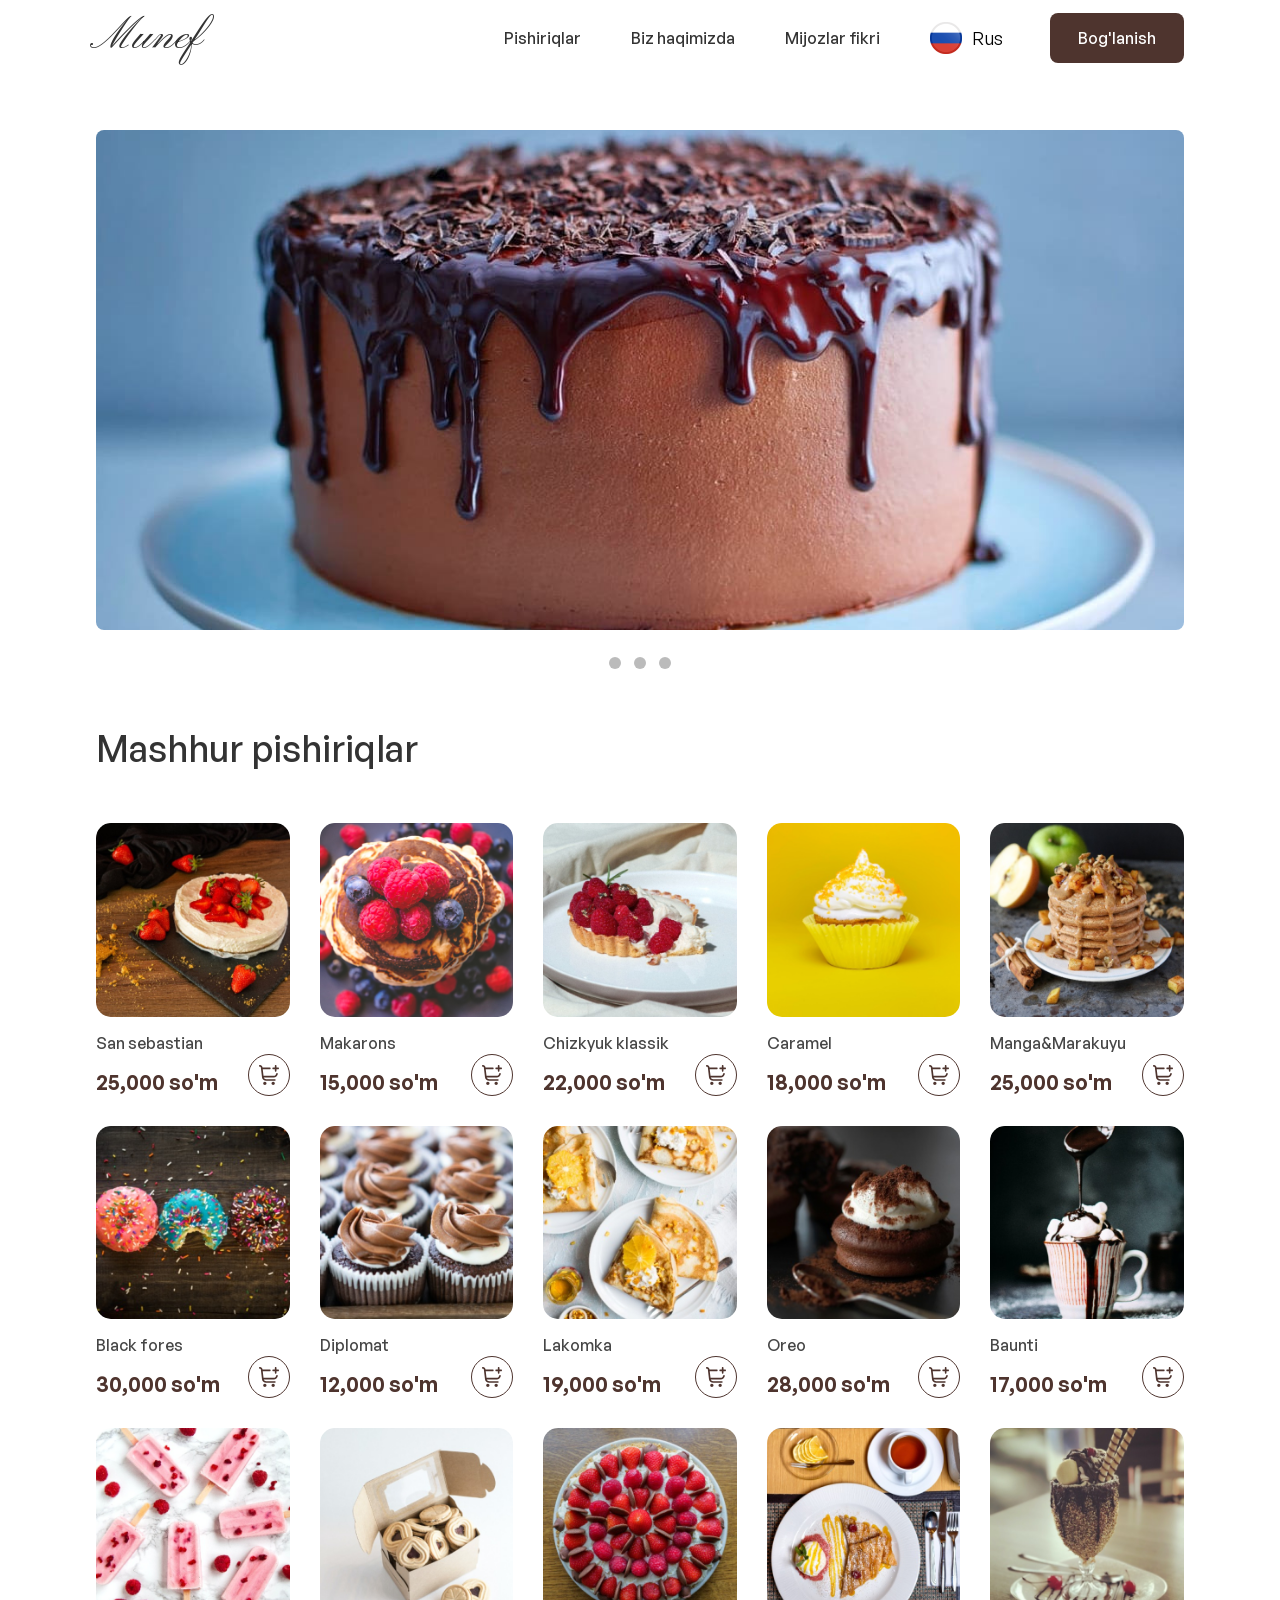
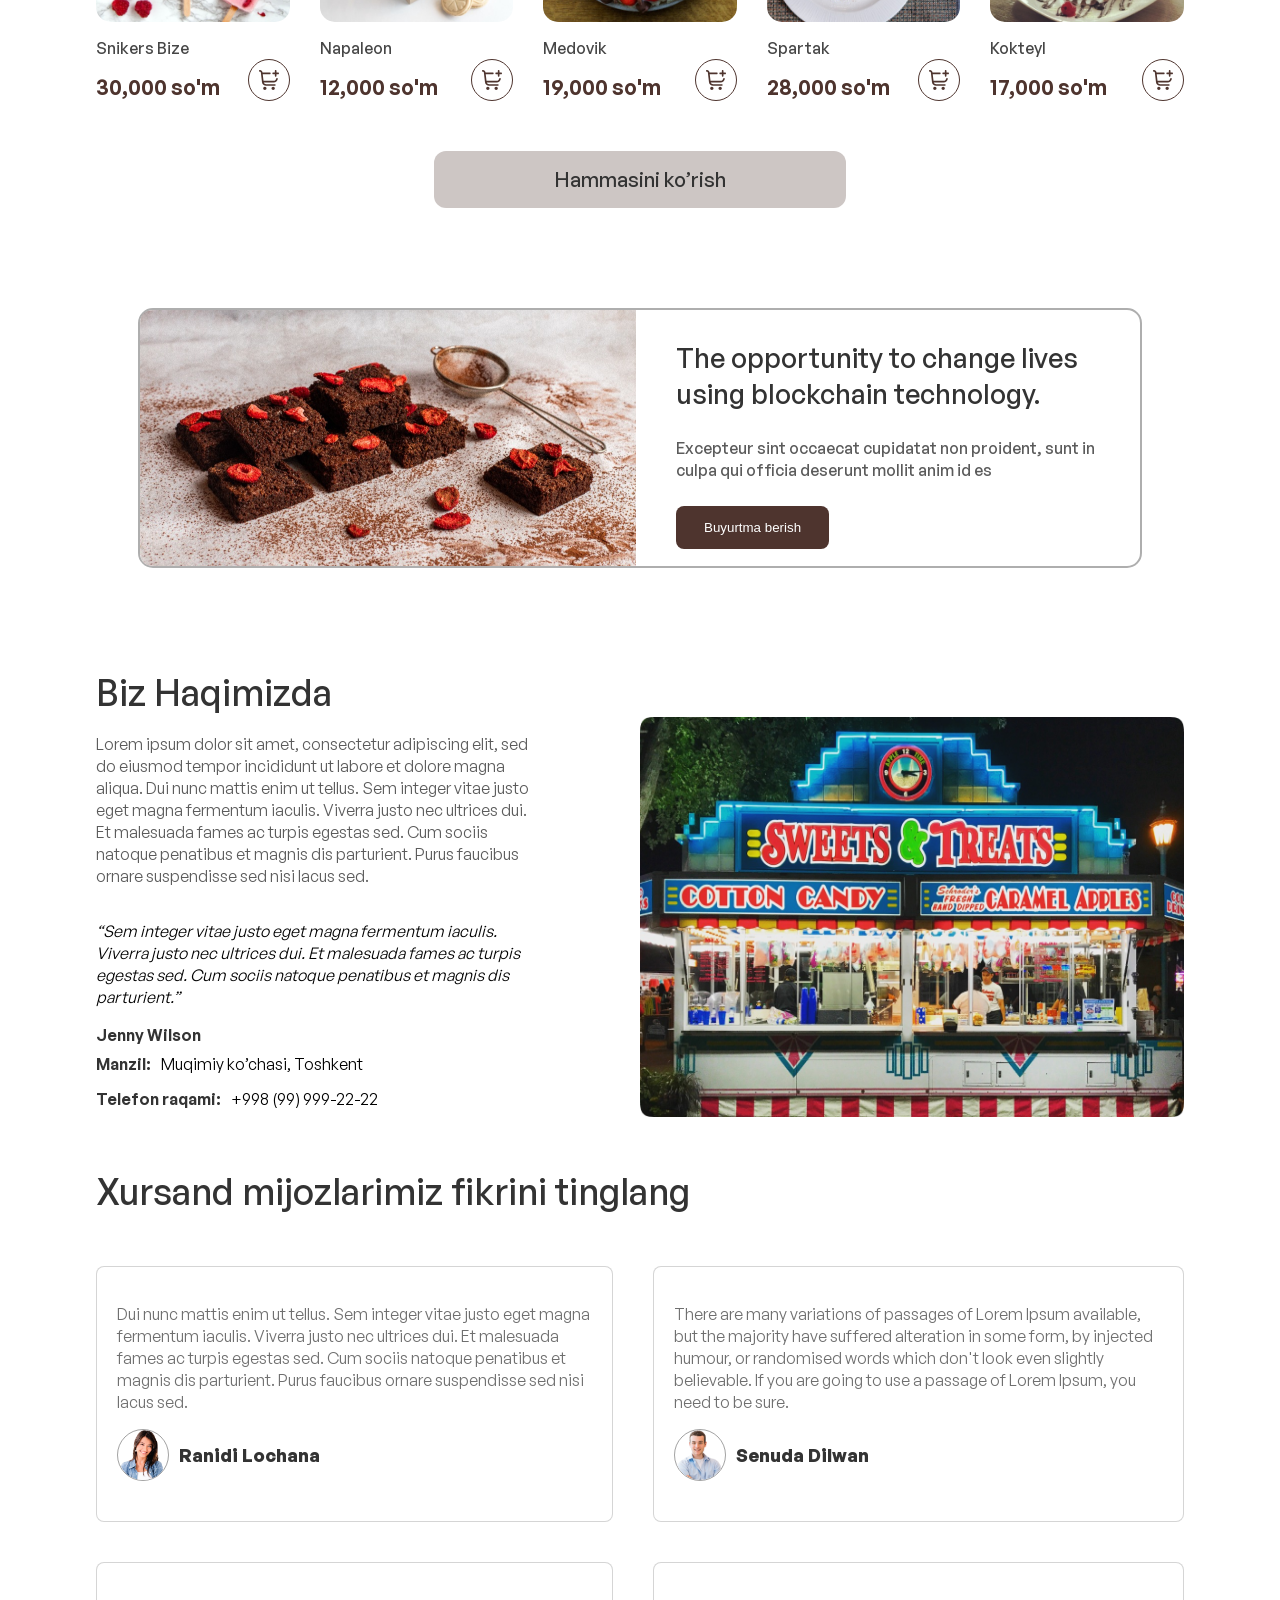
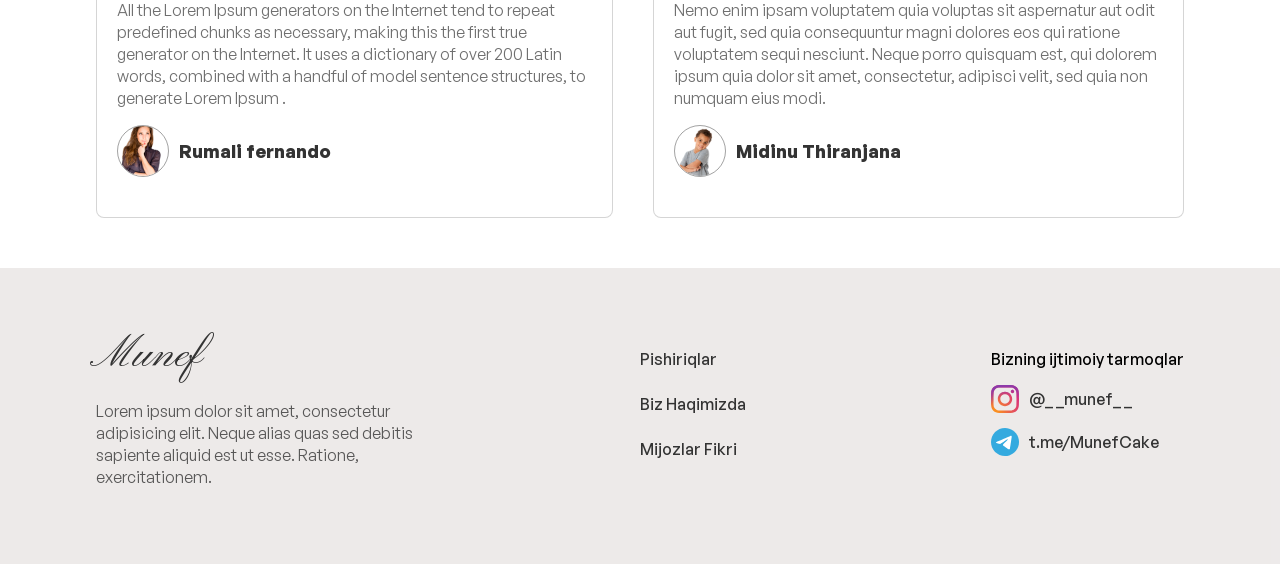
==== rus/index.html @ 0d4c3cc8 "added language switcher" ====
<!DOCTYPE html>
<html lang="en">

<head>
    <meta charset="UTF-8" />
    <meta name="viewport" content="width=device-width, initial-scale=1.0" />
    <title>Munef</title>
    <link rel="stylesheet" href="../style.css">
    <link rel="stylesheet" href="https://cdnjs.cloudflare.com/ajax/libs/font-awesome/6.5.1/css/all.min.css"
        integrity="sha512-DTOQO9RWCH3ppGqcWaEA1BIZOC6xxalwEsw9c2QQeAIftl+Vegovlnee1c9QX4TctnWMn13TZye+giMm8e2LwA=="
        crossorigin="anonymous" referrerpolicy="no-referrer" />


</head>

<body>
    <div id="preloader"></div>

    <div class="header">
        <div class="nav">
            <input type="checkbox" id="nav-check" />
            <a href="index.html" class="nav-header">
                <div class="nav-title">
                    Munef
                </div>
            </a>
            <div class="nav-btn">
                <div class="switch_lang_mob">
                    <div class="switch_lang">
                        <div class="selected_lang" id="selectedLang2">
                            <img src="../img/rusflag.png" alt="">Rus
                        </div>
                        <div class="selection_lang" id="languageOptions2" style="display: none;">
                            <a href="../index.html" class="sl1" id="uzbLang2"><img src="../img/uzbflag.png" alt="">Uzb</a>
                            <a href="index.html" class="sl2" id="rusLang2"><img src="../img/rusflag.png" alt="">Rus</a>
                        </div>
                    </div>
                </div>
                <label for="nav-check">
                    <span></span>
                    <span></span>
                    <span></span>
                </label>
            </div>
            <nav class="nav-links">
                <a href="index.html">
                    Pishiriqlar
                </a>
                <a href="#about">Biz haqimizda</a>
                <a href="#fikrlar">Mijozlar fikri</a>
                <div class="switch_lang_des">
                    <div class="switch_lang">
                        <div class="selected_lang" id="selectedLang">
                            <img src="../img/rusflag.png" alt="">Rus
                        </div>
                        <div class="selection_lang" id="languageOptions" style="display: none;">
                            <a href="../index.html" class="sl1" id="uzbLang"><img src="../img/uzbflag.png" alt="">Uzb</a>
                            <a href="index.html" class="sl2" id="rusLang"><img src="../img/rusflag.png" alt="">Rus</a>
                        </div>
                    </div>
                </div>
                <a href="contact.html" class="contact-btn">Bog'lanish</a>
            </nav>
        </div>
    </div>
    <div class="body">

        <div class="slideshow-container">
            <div class="mySlides fade">
                <img src="../img/carousel2.jpg" style="width:100%">
            </div>
            <div class="mySlides fade">
                <img src="../img/carousel1.jpg" style="width:100%">
            </div>
            <div class="mySlides fade">
                <img src="../img/carousel3.jpg" style="width:100%">
            </div>
        </div>
        <br>

        <div style="text-align:center">
            <span class="dot" onclick="currentSlide(1)"></span>
            <span class="dot" onclick="currentSlide(2)"></span>
            <span class="dot" onclick="currentSlide(3)"></span>
        </div>

        <div class="products" id="products">
            <div class="products_heading">
                Mashhur pishiriqlar
            </div>
            <div class="cards">
                <div class="pcard">
                    <a href="product_detail.html" id="productLink">
                        <img src="../img/Rectangle 2.png" class="pcard-img" alt="">
                    </a>
                    <div class="pcard-title">
                        San sebastian
                    </div>
                    <div class="for-el">
                        <div class="pcard-price">25,000 so'm</div>
                        <a href="product_detail.html" class="pcard-cart">
                            <svg xmlns="http://www.w3.org/2000/svg" width="20" height="20" viewBox="0 0 20 20"
                                fill="none">
                                <g clip-path="url(#clip0_132_1609)">
                                    <path
                                        d="M5.83366 20C6.75413 20 7.50033 19.2538 7.50033 18.3333C7.50033 17.4128 6.75413 16.6666 5.83366 16.6666C4.91318 16.6666 4.16699 17.4128 4.16699 18.3333C4.16699 19.2538 4.91318 20 5.83366 20Z"
                                        fill="#4E342E" />
                                    <path
                                        d="M14.1667 20C15.0871 20 15.8333 19.2538 15.8333 18.3333C15.8333 17.4128 15.0871 16.6666 14.1667 16.6666C13.2462 16.6666 12.5 17.4128 12.5 18.3333C12.5 19.2538 13.2462 20 14.1667 20Z"
                                        fill="#4E342E" />
                                    <path
                                        d="M19.1663 2.5H17.4997V0.833333C17.4997 0.61232 17.4119 0.400358 17.2556 0.244078C17.0993 0.0877974 16.8874 0 16.6663 0C16.4453 0 16.2334 0.0877974 16.0771 0.244078C15.9208 0.400358 15.833 0.61232 15.833 0.833333V2.5H14.1663C13.9453 2.5 13.7334 2.5878 13.5771 2.74408C13.4208 2.90036 13.333 3.11232 13.333 3.33333C13.333 3.55435 13.4208 3.76631 13.5771 3.92259C13.7334 4.07887 13.9453 4.16667 14.1663 4.16667H15.833V5.83333C15.833 6.05435 15.9208 6.26631 16.0771 6.42259C16.2334 6.57887 16.4453 6.66667 16.6663 6.66667C16.8874 6.66667 17.0993 6.57887 17.2556 6.42259C17.4119 6.26631 17.4997 6.05435 17.4997 5.83333V4.16667H19.1663C19.3874 4.16667 19.5993 4.07887 19.7556 3.92259C19.9119 3.76631 19.9997 3.55435 19.9997 3.33333C19.9997 3.11232 19.9119 2.90036 19.7556 2.74408C19.5993 2.5878 19.3874 2.5 19.1663 2.5Z"
                                        fill="#4E342E" />
                                    <path
                                        d="M18.1425 8.105C18.0348 8.08484 17.9241 8.08626 17.8169 8.10919C17.7097 8.13212 17.6081 8.1761 17.518 8.23857C17.428 8.30105 17.3512 8.38078 17.2922 8.47315C17.2331 8.56552 17.193 8.66868 17.1742 8.77667C17.0702 9.35346 16.767 9.87541 16.3173 10.2513C15.8677 10.6272 15.3003 10.8332 14.7142 10.8333H4.515L3.73167 4.16667H10.8333C11.0543 4.16667 11.2663 4.07887 11.4226 3.92259C11.5789 3.76631 11.6667 3.55435 11.6667 3.33333C11.6667 3.11232 11.5789 2.90036 11.4226 2.74408C11.2663 2.5878 11.0543 2.5 10.8333 2.5H3.535L3.5 2.20667C3.42818 1.59883 3.13588 1.03846 2.67849 0.631753C2.2211 0.225045 1.6304 0.000260697 1.01833 0L0.833333 0C0.61232 0 0.400358 0.0877974 0.244078 0.244078C0.0877974 0.400358 0 0.61232 0 0.833333C0 1.05435 0.0877974 1.26631 0.244078 1.42259C0.400358 1.57887 0.61232 1.66667 0.833333 1.66667H1.01833C1.22244 1.66669 1.41945 1.74163 1.57198 1.87726C1.72451 2.0129 1.82195 2.19979 1.84583 2.4025L2.9925 12.1525C3.11154 13.1665 3.59873 14.1015 4.36159 14.78C5.12445 15.4585 6.10988 15.8334 7.13083 15.8333H15.8333C16.0543 15.8333 16.2663 15.7455 16.4226 15.5893C16.5789 15.433 16.6667 15.221 16.6667 15C16.6667 14.779 16.5789 14.567 16.4226 14.4107C16.2663 14.2545 16.0543 14.1667 15.8333 14.1667H7.13083C6.61377 14.1668 6.10939 14.0065 5.68718 13.708C5.26496 13.4096 4.94569 12.9875 4.77333 12.5H14.7142C15.691 12.5001 16.6367 12.157 17.3863 11.5307C18.1358 10.9044 18.6415 10.0346 18.815 9.07333C18.8345 8.96559 18.8325 8.85507 18.8092 8.74808C18.786 8.6411 18.7419 8.53974 18.6794 8.44981C18.6169 8.35989 18.5374 8.28315 18.4453 8.22398C18.3531 8.16482 18.2503 8.12439 18.1425 8.105Z"
                                        fill="#4E342E" />
                                </g>
                                <defs>
                                    <clipPath id="clip0_132_1609">
                                        <rect width="20" height="20" fill="white" />
                                    </clipPath>
                                </defs>
                            </svg>
                        </a>
                    </div>
                </div>

                <div class="pcard">
                    <a href="product_detail.html">
                        <img src="../img/Rectangle 3.png" class="pcard-img" alt="">
                    </a>
                    <div class="pcard-title">
                        Makarons
                    </div>
                    <div class="for-el">
                        <div class="pcard-price">15,000 so'm</div>
                        <a href="product_detail.html" class="pcard-cart">
                            <svg xmlns="http://www.w3.org/2000/svg" width="20" height="20" viewBox="0 0 20 20"
                                fill="none">
                                <g clip-path="url(#clip0_132_1609)">
                                    <path
                                        d="M5.83366 20C6.75413 20 7.50033 19.2538 7.50033 18.3333C7.50033 17.4128 6.75413 16.6666 5.83366 16.6666C4.91318 16.6666 4.16699 17.4128 4.16699 18.3333C4.16699 19.2538 4.91318 20 5.83366 20Z"
                                        fill="#4E342E" />
                                    <path
                                        d="M14.1667 20C15.0871 20 15.8333 19.2538 15.8333 18.3333C15.8333 17.4128 15.0871 16.6666 14.1667 16.6666C13.2462 16.6666 12.5 17.4128 12.5 18.3333C12.5 19.2538 13.2462 20 14.1667 20Z"
                                        fill="#4E342E" />
                                    <path
                                        d="M19.1663 2.5H17.4997V0.833333C17.4997 0.61232 17.4119 0.400358 17.2556 0.244078C17.0993 0.0877974 16.8874 0 16.6663 0C16.4453 0 16.2334 0.0877974 16.0771 0.244078C15.9208 0.400358 15.833 0.61232 15.833 0.833333V2.5H14.1663C13.9453 2.5 13.7334 2.5878 13.5771 2.74408C13.4208 2.90036 13.333 3.11232 13.333 3.33333C13.333 3.55435 13.4208 3.76631 13.5771 3.92259C13.7334 4.07887 13.9453 4.16667 14.1663 4.16667H15.833V5.83333C15.833 6.05435 15.9208 6.26631 16.0771 6.42259C16.2334 6.57887 16.4453 6.66667 16.6663 6.66667C16.8874 6.66667 17.0993 6.57887 17.2556 6.42259C17.4119 6.26631 17.4997 6.05435 17.4997 5.83333V4.16667H19.1663C19.3874 4.16667 19.5993 4.07887 19.7556 3.92259C19.9119 3.76631 19.9997 3.55435 19.9997 3.33333C19.9997 3.11232 19.9119 2.90036 19.7556 2.74408C19.5993 2.5878 19.3874 2.5 19.1663 2.5Z"
                                        fill="#4E342E" />
                                    <path
                                        d="M18.1425 8.105C18.0348 8.08484 17.9241 8.08626 17.8169 8.10919C17.7097 8.13212 17.6081 8.1761 17.518 8.23857C17.428 8.30105 17.3512 8.38078 17.2922 8.47315C17.2331 8.56552 17.193 8.66868 17.1742 8.77667C17.0702 9.35346 16.767 9.87541 16.3173 10.2513C15.8677 10.6272 15.3003 10.8332 14.7142 10.8333H4.515L3.73167 4.16667H10.8333C11.0543 4.16667 11.2663 4.07887 11.4226 3.92259C11.5789 3.76631 11.6667 3.55435 11.6667 3.33333C11.6667 3.11232 11.5789 2.90036 11.4226 2.74408C11.2663 2.5878 11.0543 2.5 10.8333 2.5H3.535L3.5 2.20667C3.42818 1.59883 3.13588 1.03846 2.67849 0.631753C2.2211 0.225045 1.6304 0.000260697 1.01833 0L0.833333 0C0.61232 0 0.400358 0.0877974 0.244078 0.244078C0.0877974 0.400358 0 0.61232 0 0.833333C0 1.05435 0.0877974 1.26631 0.244078 1.42259C0.400358 1.57887 0.61232 1.66667 0.833333 1.66667H1.01833C1.22244 1.66669 1.41945 1.74163 1.57198 1.87726C1.72451 2.0129 1.82195 2.19979 1.84583 2.4025L2.9925 12.1525C3.11154 13.1665 3.59873 14.1015 4.36159 14.78C5.12445 15.4585 6.10988 15.8334 7.13083 15.8333H15.8333C16.0543 15.8333 16.2663 15.7455 16.4226 15.5893C16.5789 15.433 16.6667 15.221 16.6667 15C16.6667 14.779 16.5789 14.567 16.4226 14.4107C16.2663 14.2545 16.0543 14.1667 15.8333 14.1667H7.13083C6.61377 14.1668 6.10939 14.0065 5.68718 13.708C5.26496 13.4096 4.94569 12.9875 4.77333 12.5H14.7142C15.691 12.5001 16.6367 12.157 17.3863 11.5307C18.1358 10.9044 18.6415 10.0346 18.815 9.07333C18.8345 8.96559 18.8325 8.85507 18.8092 8.74808C18.786 8.6411 18.7419 8.53974 18.6794 8.44981C18.6169 8.35989 18.5374 8.28315 18.4453 8.22398C18.3531 8.16482 18.2503 8.12439 18.1425 8.105Z"
                                        fill="#4E342E" />
                                </g>
                                <defs>
                                    <clipPath id="clip0_132_1609">
                                        <rect width="20" height="20" fill="white" />
                                    </clipPath>
                                </defs>
                            </svg>
                        </a>
                    </div>
                </div>

                <div class="pcard">
                    <a href="product_detail.html">
                        <img src="../img/Rectangle 4.png" class="pcard-img" alt="">
                    </a>
                    <div class="pcard-title">
                        Chizkyuk klassik
                    </div>
                    <div class="for-el">
                        <div class="pcard-price">22,000 so'm</div>
                        <a href="product_detail.html" class="pcard-cart">
                            <svg xmlns="http://www.w3.org/2000/svg" width="20" height="20" viewBox="0 0 20 20"
                                fill="none">
                                <g clip-path="url(#clip0_132_1609)">
                                    <path
                                        d="M5.83366 20C6.75413 20 7.50033 19.2538 7.50033 18.3333C7.50033 17.4128 6.75413 16.6666 5.83366 16.6666C4.91318 16.6666 4.16699 17.4128 4.16699 18.3333C4.16699 19.2538 4.91318 20 5.83366 20Z"
                                        fill="#4E342E" />
                                    <path
                                        d="M14.1667 20C15.0871 20 15.8333 19.2538 15.8333 18.3333C15.8333 17.4128 15.0871 16.6666 14.1667 16.6666C13.2462 16.6666 12.5 17.4128 12.5 18.3333C12.5 19.2538 13.2462 20 14.1667 20Z"
                                        fill="#4E342E" />
                                    <path
                                        d="M19.1663 2.5H17.4997V0.833333C17.4997 0.61232 17.4119 0.400358 17.2556 0.244078C17.0993 0.0877974 16.8874 0 16.6663 0C16.4453 0 16.2334 0.0877974 16.0771 0.244078C15.9208 0.400358 15.833 0.61232 15.833 0.833333V2.5H14.1663C13.9453 2.5 13.7334 2.5878 13.5771 2.74408C13.4208 2.90036 13.333 3.11232 13.333 3.33333C13.333 3.55435 13.4208 3.76631 13.5771 3.92259C13.7334 4.07887 13.9453 4.16667 14.1663 4.16667H15.833V5.83333C15.833 6.05435 15.9208 6.26631 16.0771 6.42259C16.2334 6.57887 16.4453 6.66667 16.6663 6.66667C16.8874 6.66667 17.0993 6.57887 17.2556 6.42259C17.4119 6.26631 17.4997 6.05435 17.4997 5.83333V4.16667H19.1663C19.3874 4.16667 19.5993 4.07887 19.7556 3.92259C19.9119 3.76631 19.9997 3.55435 19.9997 3.33333C19.9997 3.11232 19.9119 2.90036 19.7556 2.74408C19.5993 2.5878 19.3874 2.5 19.1663 2.5Z"
                                        fill="#4E342E" />
                                    <path
                                        d="M18.1425 8.105C18.0348 8.08484 17.9241 8.08626 17.8169 8.10919C17.7097 8.13212 17.6081 8.1761 17.518 8.23857C17.428 8.30105 17.3512 8.38078 17.2922 8.47315C17.2331 8.56552 17.193 8.66868 17.1742 8.77667C17.0702 9.35346 16.767 9.87541 16.3173 10.2513C15.8677 10.6272 15.3003 10.8332 14.7142 10.8333H4.515L3.73167 4.16667H10.8333C11.0543 4.16667 11.2663 4.07887 11.4226 3.92259C11.5789 3.76631 11.6667 3.55435 11.6667 3.33333C11.6667 3.11232 11.5789 2.90036 11.4226 2.74408C11.2663 2.5878 11.0543 2.5 10.8333 2.5H3.535L3.5 2.20667C3.42818 1.59883 3.13588 1.03846 2.67849 0.631753C2.2211 0.225045 1.6304 0.000260697 1.01833 0L0.833333 0C0.61232 0 0.400358 0.0877974 0.244078 0.244078C0.0877974 0.400358 0 0.61232 0 0.833333C0 1.05435 0.0877974 1.26631 0.244078 1.42259C0.400358 1.57887 0.61232 1.66667 0.833333 1.66667H1.01833C1.22244 1.66669 1.41945 1.74163 1.57198 1.87726C1.72451 2.0129 1.82195 2.19979 1.84583 2.4025L2.9925 12.1525C3.11154 13.1665 3.59873 14.1015 4.36159 14.78C5.12445 15.4585 6.10988 15.8334 7.13083 15.8333H15.8333C16.0543 15.8333 16.2663 15.7455 16.4226 15.5893C16.5789 15.433 16.6667 15.221 16.6667 15C16.6667 14.779 16.5789 14.567 16.4226 14.4107C16.2663 14.2545 16.0543 14.1667 15.8333 14.1667H7.13083C6.61377 14.1668 6.10939 14.0065 5.68718 13.708C5.26496 13.4096 4.94569 12.9875 4.77333 12.5H14.7142C15.691 12.5001 16.6367 12.157 17.3863 11.5307C18.1358 10.9044 18.6415 10.0346 18.815 9.07333C18.8345 8.96559 18.8325 8.85507 18.8092 8.74808C18.786 8.6411 18.7419 8.53974 18.6794 8.44981C18.6169 8.35989 18.5374 8.28315 18.4453 8.22398C18.3531 8.16482 18.2503 8.12439 18.1425 8.105Z"
                                        fill="#4E342E" />
                                </g>
                                <defs>
                                    <clipPath id="clip0_132_1609">
                                        <rect width="20" height="20" fill="white" />
                                    </clipPath>
                                </defs>
                            </svg>
                        </a>
                    </div>
                </div>

                <div class="pcard">
                    <a href="product_detail.html">
                        <img src="../img/Rectangle 5.png" class="pcard-img" alt="">
                    </a>
                    <div class="pcard-title">
                        Caramel
                    </div>
                    <div class="for-el">
                        <div class="pcard-price">18,000 so'm</div>
                        <a href="product_detail.html" class="pcard-cart">
                            <svg xmlns="http://www.w3.org/2000/svg" width="20" height="20" viewBox="0 0 20 20"
                                fill="none">
                                <g clip-path="url(#clip0_132_1609)">
                                    <path
                                        d="M5.83366 20C6.75413 20 7.50033 19.2538 7.50033 18.3333C7.50033 17.4128 6.75413 16.6666 5.83366 16.6666C4.91318 16.6666 4.16699 17.4128 4.16699 18.3333C4.16699 19.2538 4.91318 20 5.83366 20Z"
                                        fill="#4E342E" />
                                    <path
                                        d="M14.1667 20C15.0871 20 15.8333 19.2538 15.8333 18.3333C15.8333 17.4128 15.0871 16.6666 14.1667 16.6666C13.2462 16.6666 12.5 17.4128 12.5 18.3333C12.5 19.2538 13.2462 20 14.1667 20Z"
                                        fill="#4E342E" />
                                    <path
                                        d="M19.1663 2.5H17.4997V0.833333C17.4997 0.61232 17.4119 0.400358 17.2556 0.244078C17.0993 0.0877974 16.8874 0 16.6663 0C16.4453 0 16.2334 0.0877974 16.0771 0.244078C15.9208 0.400358 15.833 0.61232 15.833 0.833333V2.5H14.1663C13.9453 2.5 13.7334 2.5878 13.5771 2.74408C13.4208 2.90036 13.333 3.11232 13.333 3.33333C13.333 3.55435 13.4208 3.76631 13.5771 3.92259C13.7334 4.07887 13.9453 4.16667 14.1663 4.16667H15.833V5.83333C15.833 6.05435 15.9208 6.26631 16.0771 6.42259C16.2334 6.57887 16.4453 6.66667 16.6663 6.66667C16.8874 6.66667 17.0993 6.57887 17.2556 6.42259C17.4119 6.26631 17.4997 6.05435 17.4997 5.83333V4.16667H19.1663C19.3874 4.16667 19.5993 4.07887 19.7556 3.92259C19.9119 3.76631 19.9997 3.55435 19.9997 3.33333C19.9997 3.11232 19.9119 2.90036 19.7556 2.74408C19.5993 2.5878 19.3874 2.5 19.1663 2.5Z"
                                        fill="#4E342E" />
                                    <path
                                        d="M18.1425 8.105C18.0348 8.08484 17.9241 8.08626 17.8169 8.10919C17.7097 8.13212 17.6081 8.1761 17.518 8.23857C17.428 8.30105 17.3512 8.38078 17.2922 8.47315C17.2331 8.56552 17.193 8.66868 17.1742 8.77667C17.0702 9.35346 16.767 9.87541 16.3173 10.2513C15.8677 10.6272 15.3003 10.8332 14.7142 10.8333H4.515L3.73167 4.16667H10.8333C11.0543 4.16667 11.2663 4.07887 11.4226 3.92259C11.5789 3.76631 11.6667 3.55435 11.6667 3.33333C11.6667 3.11232 11.5789 2.90036 11.4226 2.74408C11.2663 2.5878 11.0543 2.5 10.8333 2.5H3.535L3.5 2.20667C3.42818 1.59883 3.13588 1.03846 2.67849 0.631753C2.2211 0.225045 1.6304 0.000260697 1.01833 0L0.833333 0C0.61232 0 0.400358 0.0877974 0.244078 0.244078C0.0877974 0.400358 0 0.61232 0 0.833333C0 1.05435 0.0877974 1.26631 0.244078 1.42259C0.400358 1.57887 0.61232 1.66667 0.833333 1.66667H1.01833C1.22244 1.66669 1.41945 1.74163 1.57198 1.87726C1.72451 2.0129 1.82195 2.19979 1.84583 2.4025L2.9925 12.1525C3.11154 13.1665 3.59873 14.1015 4.36159 14.78C5.12445 15.4585 6.10988 15.8334 7.13083 15.8333H15.8333C16.0543 15.8333 16.2663 15.7455 16.4226 15.5893C16.5789 15.433 16.6667 15.221 16.6667 15C16.6667 14.779 16.5789 14.567 16.4226 14.4107C16.2663 14.2545 16.0543 14.1667 15.8333 14.1667H7.13083C6.61377 14.1668 6.10939 14.0065 5.68718 13.708C5.26496 13.4096 4.94569 12.9875 4.77333 12.5H14.7142C15.691 12.5001 16.6367 12.157 17.3863 11.5307C18.1358 10.9044 18.6415 10.0346 18.815 9.07333C18.8345 8.96559 18.8325 8.85507 18.8092 8.74808C18.786 8.6411 18.7419 8.53974 18.6794 8.44981C18.6169 8.35989 18.5374 8.28315 18.4453 8.22398C18.3531 8.16482 18.2503 8.12439 18.1425 8.105Z"
                                        fill="#4E342E" />
                                </g>
                                <defs>
                                    <clipPath id="clip0_132_1609">
                                        <rect width="20" height="20" fill="white" />
                                    </clipPath>
                                </defs>
                            </svg>
                        </a>
                    </div>
                </div>

                <div class="pcard">
                    <a href="product_detail.html">
                        <img src="../img/Rectangle 6.png" class="pcard-img" alt="">
                    </a>
                    <div class="pcard-title">
                        Manga&Marakuyu
                    </div>
                    <div class="for-el">
                        <div class="pcard-price">25,000 so'm</div>
                        <a href="product_detail.html" class="pcard-cart">
                            <svg xmlns="http://www.w3.org/2000/svg" width="20" height="20" viewBox="0 0 20 20"
                                fill="none">
                                <g clip-path="url(#clip0_132_1609)">
                                    <path
                                        d="M5.83366 20C6.75413 20 7.50033 19.2538 7.50033 18.3333C7.50033 17.4128 6.75413 16.6666 5.83366 16.6666C4.91318 16.6666 4.16699 17.4128 4.16699 18.3333C4.16699 19.2538 4.91318 20 5.83366 20Z"
                                        fill="#4E342E" />
                                    <path
                                        d="M14.1667 20C15.0871 20 15.8333 19.2538 15.8333 18.3333C15.8333 17.4128 15.0871 16.6666 14.1667 16.6666C13.2462 16.6666 12.5 17.4128 12.5 18.3333C12.5 19.2538 13.2462 20 14.1667 20Z"
                                        fill="#4E342E" />
                                    <path
                                        d="M19.1663 2.5H17.4997V0.833333C17.4997 0.61232 17.4119 0.400358 17.2556 0.244078C17.0993 0.0877974 16.8874 0 16.6663 0C16.4453 0 16.2334 0.0877974 16.0771 0.244078C15.9208 0.400358 15.833 0.61232 15.833 0.833333V2.5H14.1663C13.9453 2.5 13.7334 2.5878 13.5771 2.74408C13.4208 2.90036 13.333 3.11232 13.333 3.33333C13.333 3.55435 13.4208 3.76631 13.5771 3.92259C13.7334 4.07887 13.9453 4.16667 14.1663 4.16667H15.833V5.83333C15.833 6.05435 15.9208 6.26631 16.0771 6.42259C16.2334 6.57887 16.4453 6.66667 16.6663 6.66667C16.8874 6.66667 17.0993 6.57887 17.2556 6.42259C17.4119 6.26631 17.4997 6.05435 17.4997 5.83333V4.16667H19.1663C19.3874 4.16667 19.5993 4.07887 19.7556 3.92259C19.9119 3.76631 19.9997 3.55435 19.9997 3.33333C19.9997 3.11232 19.9119 2.90036 19.7556 2.74408C19.5993 2.5878 19.3874 2.5 19.1663 2.5Z"
                                        fill="#4E342E" />
                                    <path
                                        d="M18.1425 8.105C18.0348 8.08484 17.9241 8.08626 17.8169 8.10919C17.7097 8.13212 17.6081 8.1761 17.518 8.23857C17.428 8.30105 17.3512 8.38078 17.2922 8.47315C17.2331 8.56552 17.193 8.66868 17.1742 8.77667C17.0702 9.35346 16.767 9.87541 16.3173 10.2513C15.8677 10.6272 15.3003 10.8332 14.7142 10.8333H4.515L3.73167 4.16667H10.8333C11.0543 4.16667 11.2663 4.07887 11.4226 3.92259C11.5789 3.76631 11.6667 3.55435 11.6667 3.33333C11.6667 3.11232 11.5789 2.90036 11.4226 2.74408C11.2663 2.5878 11.0543 2.5 10.8333 2.5H3.535L3.5 2.20667C3.42818 1.59883 3.13588 1.03846 2.67849 0.631753C2.2211 0.225045 1.6304 0.000260697 1.01833 0L0.833333 0C0.61232 0 0.400358 0.0877974 0.244078 0.244078C0.0877974 0.400358 0 0.61232 0 0.833333C0 1.05435 0.0877974 1.26631 0.244078 1.42259C0.400358 1.57887 0.61232 1.66667 0.833333 1.66667H1.01833C1.22244 1.66669 1.41945 1.74163 1.57198 1.87726C1.72451 2.0129 1.82195 2.19979 1.84583 2.4025L2.9925 12.1525C3.11154 13.1665 3.59873 14.1015 4.36159 14.78C5.12445 15.4585 6.10988 15.8334 7.13083 15.8333H15.8333C16.0543 15.8333 16.2663 15.7455 16.4226 15.5893C16.5789 15.433 16.6667 15.221 16.6667 15C16.6667 14.779 16.5789 14.567 16.4226 14.4107C16.2663 14.2545 16.0543 14.1667 15.8333 14.1667H7.13083C6.61377 14.1668 6.10939 14.0065 5.68718 13.708C5.26496 13.4096 4.94569 12.9875 4.77333 12.5H14.7142C15.691 12.5001 16.6367 12.157 17.3863 11.5307C18.1358 10.9044 18.6415 10.0346 18.815 9.07333C18.8345 8.96559 18.8325 8.85507 18.8092 8.74808C18.786 8.6411 18.7419 8.53974 18.6794 8.44981C18.6169 8.35989 18.5374 8.28315 18.4453 8.22398C18.3531 8.16482 18.2503 8.12439 18.1425 8.105Z"
                                        fill="#4E342E" />
                                </g>
                                <defs>
                                    <clipPath id="clip0_132_1609">
                                        <rect width="20" height="20" fill="white" />
                                    </clipPath>
                                </defs>
                            </svg>
                        </a>
                    </div>
                </div>


                <div class="pcard">
                    <a href="product_detail.html">
                        <img src="../img/Rectangle 7.png" class="pcard-img" alt="">
                    </a>
                    <div class="pcard-title">
                        Black fores
                    </div>
                    <div class="for-el">
                        <div class="pcard-price">30,000 so'm</div>
                        <a href="product_detail.html" class="pcard-cart">
                            <svg xmlns="http://www.w3.org/2000/svg" width="20" height="20" viewBox="0 0 20 20"
                                fill="none">
                                <g clip-path="url(#clip0_132_1609)">
                                    <path
                                        d="M5.83366 20C6.75413 20 7.50033 19.2538 7.50033 18.3333C7.50033 17.4128 6.75413 16.6666 5.83366 16.6666C4.91318 16.6666 4.16699 17.4128 4.16699 18.3333C4.16699 19.2538 4.91318 20 5.83366 20Z"
                                        fill="#4E342E" />
                                    <path
                                        d="M14.1667 20C15.0871 20 15.8333 19.2538 15.8333 18.3333C15.8333 17.4128 15.0871 16.6666 14.1667 16.6666C13.2462 16.6666 12.5 17.4128 12.5 18.3333C12.5 19.2538 13.2462 20 14.1667 20Z"
                                        fill="#4E342E" />
                                    <path
                                        d="M19.1663 2.5H17.4997V0.833333C17.4997 0.61232 17.4119 0.400358 17.2556 0.244078C17.0993 0.0877974 16.8874 0 16.6663 0C16.4453 0 16.2334 0.0877974 16.0771 0.244078C15.9208 0.400358 15.833 0.61232 15.833 0.833333V2.5H14.1663C13.9453 2.5 13.7334 2.5878 13.5771 2.74408C13.4208 2.90036 13.333 3.11232 13.333 3.33333C13.333 3.55435 13.4208 3.76631 13.5771 3.92259C13.7334 4.07887 13.9453 4.16667 14.1663 4.16667H15.833V5.83333C15.833 6.05435 15.9208 6.26631 16.0771 6.42259C16.2334 6.57887 16.4453 6.66667 16.6663 6.66667C16.8874 6.66667 17.0993 6.57887 17.2556 6.42259C17.4119 6.26631 17.4997 6.05435 17.4997 5.83333V4.16667H19.1663C19.3874 4.16667 19.5993 4.07887 19.7556 3.92259C19.9119 3.76631 19.9997 3.55435 19.9997 3.33333C19.9997 3.11232 19.9119 2.90036 19.7556 2.74408C19.5993 2.5878 19.3874 2.5 19.1663 2.5Z"
                                        fill="#4E342E" />
                                    <path
                                        d="M18.1425 8.105C18.0348 8.08484 17.9241 8.08626 17.8169 8.10919C17.7097 8.13212 17.6081 8.1761 17.518 8.23857C17.428 8.30105 17.3512 8.38078 17.2922 8.47315C17.2331 8.56552 17.193 8.66868 17.1742 8.77667C17.0702 9.35346 16.767 9.87541 16.3173 10.2513C15.8677 10.6272 15.3003 10.8332 14.7142 10.8333H4.515L3.73167 4.16667H10.8333C11.0543 4.16667 11.2663 4.07887 11.4226 3.92259C11.5789 3.76631 11.6667 3.55435 11.6667 3.33333C11.6667 3.11232 11.5789 2.90036 11.4226 2.74408C11.2663 2.5878 11.0543 2.5 10.8333 2.5H3.535L3.5 2.20667C3.42818 1.59883 3.13588 1.03846 2.67849 0.631753C2.2211 0.225045 1.6304 0.000260697 1.01833 0L0.833333 0C0.61232 0 0.400358 0.0877974 0.244078 0.244078C0.0877974 0.400358 0 0.61232 0 0.833333C0 1.05435 0.0877974 1.26631 0.244078 1.42259C0.400358 1.57887 0.61232 1.66667 0.833333 1.66667H1.01833C1.22244 1.66669 1.41945 1.74163 1.57198 1.87726C1.72451 2.0129 1.82195 2.19979 1.84583 2.4025L2.9925 12.1525C3.11154 13.1665 3.59873 14.1015 4.36159 14.78C5.12445 15.4585 6.10988 15.8334 7.13083 15.8333H15.8333C16.0543 15.8333 16.2663 15.7455 16.4226 15.5893C16.5789 15.433 16.6667 15.221 16.6667 15C16.6667 14.779 16.5789 14.567 16.4226 14.4107C16.2663 14.2545 16.0543 14.1667 15.8333 14.1667H7.13083C6.61377 14.1668 6.10939 14.0065 5.68718 13.708C5.26496 13.4096 4.94569 12.9875 4.77333 12.5H14.7142C15.691 12.5001 16.6367 12.157 17.3863 11.5307C18.1358 10.9044 18.6415 10.0346 18.815 9.07333C18.8345 8.96559 18.8325 8.85507 18.8092 8.74808C18.786 8.6411 18.7419 8.53974 18.6794 8.44981C18.6169 8.35989 18.5374 8.28315 18.4453 8.22398C18.3531 8.16482 18.2503 8.12439 18.1425 8.105Z"
                                        fill="#4E342E" />
                                </g>
                                <defs>
                                    <clipPath id="clip0_132_1609">
                                        <rect width="20" height="20" fill="white" />
                                    </clipPath>
                                </defs>
                            </svg>
                        </a>
                    </div>
                </div>

                <div class="pcard">
                    <a href="product_detail.html">
                        <img src="../img/Rectangle 8.png" class="pcard-img" alt="">
                    </a>
                    <div class="pcard-title">
                        Diplomat
                    </div>
                    <div class="for-el">
                        <div class="pcard-price">12,000 so'm</div>
                        <a href="product_detail.html" class="pcard-cart">
                            <svg xmlns="http://www.w3.org/2000/svg" width="20" height="20" viewBox="0 0 20 20"
                                fill="none">
                                <g clip-path="url(#clip0_132_1609)">
                                    <path
                                        d="M5.83366 20C6.75413 20 7.50033 19.2538 7.50033 18.3333C7.50033 17.4128 6.75413 16.6666 5.83366 16.6666C4.91318 16.6666 4.16699 17.4128 4.16699 18.3333C4.16699 19.2538 4.91318 20 5.83366 20Z"
                                        fill="#4E342E" />
                                    <path
                                        d="M14.1667 20C15.0871 20 15.8333 19.2538 15.8333 18.3333C15.8333 17.4128 15.0871 16.6666 14.1667 16.6666C13.2462 16.6666 12.5 17.4128 12.5 18.3333C12.5 19.2538 13.2462 20 14.1667 20Z"
                                        fill="#4E342E" />
                                    <path
                                        d="M19.1663 2.5H17.4997V0.833333C17.4997 0.61232 17.4119 0.400358 17.2556 0.244078C17.0993 0.0877974 16.8874 0 16.6663 0C16.4453 0 16.2334 0.0877974 16.0771 0.244078C15.9208 0.400358 15.833 0.61232 15.833 0.833333V2.5H14.1663C13.9453 2.5 13.7334 2.5878 13.5771 2.74408C13.4208 2.90036 13.333 3.11232 13.333 3.33333C13.333 3.55435 13.4208 3.76631 13.5771 3.92259C13.7334 4.07887 13.9453 4.16667 14.1663 4.16667H15.833V5.83333C15.833 6.05435 15.9208 6.26631 16.0771 6.42259C16.2334 6.57887 16.4453 6.66667 16.6663 6.66667C16.8874 6.66667 17.0993 6.57887 17.2556 6.42259C17.4119 6.26631 17.4997 6.05435 17.4997 5.83333V4.16667H19.1663C19.3874 4.16667 19.5993 4.07887 19.7556 3.92259C19.9119 3.76631 19.9997 3.55435 19.9997 3.33333C19.9997 3.11232 19.9119 2.90036 19.7556 2.74408C19.5993 2.5878 19.3874 2.5 19.1663 2.5Z"
                                        fill="#4E342E" />
                                    <path
                                        d="M18.1425 8.105C18.0348 8.08484 17.9241 8.08626 17.8169 8.10919C17.7097 8.13212 17.6081 8.1761 17.518 8.23857C17.428 8.30105 17.3512 8.38078 17.2922 8.47315C17.2331 8.56552 17.193 8.66868 17.1742 8.77667C17.0702 9.35346 16.767 9.87541 16.3173 10.2513C15.8677 10.6272 15.3003 10.8332 14.7142 10.8333H4.515L3.73167 4.16667H10.8333C11.0543 4.16667 11.2663 4.07887 11.4226 3.92259C11.5789 3.76631 11.6667 3.55435 11.6667 3.33333C11.6667 3.11232 11.5789 2.90036 11.4226 2.74408C11.2663 2.5878 11.0543 2.5 10.8333 2.5H3.535L3.5 2.20667C3.42818 1.59883 3.13588 1.03846 2.67849 0.631753C2.2211 0.225045 1.6304 0.000260697 1.01833 0L0.833333 0C0.61232 0 0.400358 0.0877974 0.244078 0.244078C0.0877974 0.400358 0 0.61232 0 0.833333C0 1.05435 0.0877974 1.26631 0.244078 1.42259C0.400358 1.57887 0.61232 1.66667 0.833333 1.66667H1.01833C1.22244 1.66669 1.41945 1.74163 1.57198 1.87726C1.72451 2.0129 1.82195 2.19979 1.84583 2.4025L2.9925 12.1525C3.11154 13.1665 3.59873 14.1015 4.36159 14.78C5.12445 15.4585 6.10988 15.8334 7.13083 15.8333H15.8333C16.0543 15.8333 16.2663 15.7455 16.4226 15.5893C16.5789 15.433 16.6667 15.221 16.6667 15C16.6667 14.779 16.5789 14.567 16.4226 14.4107C16.2663 14.2545 16.0543 14.1667 15.8333 14.1667H7.13083C6.61377 14.1668 6.10939 14.0065 5.68718 13.708C5.26496 13.4096 4.94569 12.9875 4.77333 12.5H14.7142C15.691 12.5001 16.6367 12.157 17.3863 11.5307C18.1358 10.9044 18.6415 10.0346 18.815 9.07333C18.8345 8.96559 18.8325 8.85507 18.8092 8.74808C18.786 8.6411 18.7419 8.53974 18.6794 8.44981C18.6169 8.35989 18.5374 8.28315 18.4453 8.22398C18.3531 8.16482 18.2503 8.12439 18.1425 8.105Z"
                                        fill="#4E342E" />
                                </g>
                                <defs>
                                    <clipPath id="clip0_132_1609">
                                        <rect width="20" height="20" fill="white" />
                                    </clipPath>
                                </defs>
                            </svg>
                        </a>
                    </div>
                </div>

                <div class="pcard">
                    <a href="product_detail.html">
                        <img src="../img/Rectangle 9.png" class="pcard-img" alt="">
                    </a>
                    <div class="pcard-title">
                        Lakomka
                    </div>
                    <div class="for-el">
                        <div class="pcard-price">19,000 so'm</div>
                        <a href="product_detail.html" class="pcard-cart">
                            <svg xmlns="http://www.w3.org/2000/svg" width="20" height="20" viewBox="0 0 20 20"
                                fill="none">
                                <g clip-path="url(#clip0_132_1609)">
                                    <path
                                        d="M5.83366 20C6.75413 20 7.50033 19.2538 7.50033 18.3333C7.50033 17.4128 6.75413 16.6666 5.83366 16.6666C4.91318 16.6666 4.16699 17.4128 4.16699 18.3333C4.16699 19.2538 4.91318 20 5.83366 20Z"
                                        fill="#4E342E" />
                                    <path
                                        d="M14.1667 20C15.0871 20 15.8333 19.2538 15.8333 18.3333C15.8333 17.4128 15.0871 16.6666 14.1667 16.6666C13.2462 16.6666 12.5 17.4128 12.5 18.3333C12.5 19.2538 13.2462 20 14.1667 20Z"
                                        fill="#4E342E" />
                                    <path
                                        d="M19.1663 2.5H17.4997V0.833333C17.4997 0.61232 17.4119 0.400358 17.2556 0.244078C17.0993 0.0877974 16.8874 0 16.6663 0C16.4453 0 16.2334 0.0877974 16.0771 0.244078C15.9208 0.400358 15.833 0.61232 15.833 0.833333V2.5H14.1663C13.9453 2.5 13.7334 2.5878 13.5771 2.74408C13.4208 2.90036 13.333 3.11232 13.333 3.33333C13.333 3.55435 13.4208 3.76631 13.5771 3.92259C13.7334 4.07887 13.9453 4.16667 14.1663 4.16667H15.833V5.83333C15.833 6.05435 15.9208 6.26631 16.0771 6.42259C16.2334 6.57887 16.4453 6.66667 16.6663 6.66667C16.8874 6.66667 17.0993 6.57887 17.2556 6.42259C17.4119 6.26631 17.4997 6.05435 17.4997 5.83333V4.16667H19.1663C19.3874 4.16667 19.5993 4.07887 19.7556 3.92259C19.9119 3.76631 19.9997 3.55435 19.9997 3.33333C19.9997 3.11232 19.9119 2.90036 19.7556 2.74408C19.5993 2.5878 19.3874 2.5 19.1663 2.5Z"
                                        fill="#4E342E" />
                                    <path
                                        d="M18.1425 8.105C18.0348 8.08484 17.9241 8.08626 17.8169 8.10919C17.7097 8.13212 17.6081 8.1761 17.518 8.23857C17.428 8.30105 17.3512 8.38078 17.2922 8.47315C17.2331 8.56552 17.193 8.66868 17.1742 8.77667C17.0702 9.35346 16.767 9.87541 16.3173 10.2513C15.8677 10.6272 15.3003 10.8332 14.7142 10.8333H4.515L3.73167 4.16667H10.8333C11.0543 4.16667 11.2663 4.07887 11.4226 3.92259C11.5789 3.76631 11.6667 3.55435 11.6667 3.33333C11.6667 3.11232 11.5789 2.90036 11.4226 2.74408C11.2663 2.5878 11.0543 2.5 10.8333 2.5H3.535L3.5 2.20667C3.42818 1.59883 3.13588 1.03846 2.67849 0.631753C2.2211 0.225045 1.6304 0.000260697 1.01833 0L0.833333 0C0.61232 0 0.400358 0.0877974 0.244078 0.244078C0.0877974 0.400358 0 0.61232 0 0.833333C0 1.05435 0.0877974 1.26631 0.244078 1.42259C0.400358 1.57887 0.61232 1.66667 0.833333 1.66667H1.01833C1.22244 1.66669 1.41945 1.74163 1.57198 1.87726C1.72451 2.0129 1.82195 2.19979 1.84583 2.4025L2.9925 12.1525C3.11154 13.1665 3.59873 14.1015 4.36159 14.78C5.12445 15.4585 6.10988 15.8334 7.13083 15.8333H15.8333C16.0543 15.8333 16.2663 15.7455 16.4226 15.5893C16.5789 15.433 16.6667 15.221 16.6667 15C16.6667 14.779 16.5789 14.567 16.4226 14.4107C16.2663 14.2545 16.0543 14.1667 15.8333 14.1667H7.13083C6.61377 14.1668 6.10939 14.0065 5.68718 13.708C5.26496 13.4096 4.94569 12.9875 4.77333 12.5H14.7142C15.691 12.5001 16.6367 12.157 17.3863 11.5307C18.1358 10.9044 18.6415 10.0346 18.815 9.07333C18.8345 8.96559 18.8325 8.85507 18.8092 8.74808C18.786 8.6411 18.7419 8.53974 18.6794 8.44981C18.6169 8.35989 18.5374 8.28315 18.4453 8.22398C18.3531 8.16482 18.2503 8.12439 18.1425 8.105Z"
                                        fill="#4E342E" />
                                </g>
                                <defs>
                                    <clipPath id="clip0_132_1609">
                                        <rect width="20" height="20" fill="white" />
                                    </clipPath>
                                </defs>
                            </svg>
                        </a>
                    </div>
                </div>

                <div class="pcard">
                    <a href="product_detail.html">
                        <img src="../img/Rectangle 10.png" class="pcard-img" alt="">
                    </a>
                    <div class="pcard-title">
                        Oreo
                    </div>
                    <div class="for-el">
                        <div class="pcard-price">28,000 so'm</div>
                        <a href="product_detail.html" class="pcard-cart">
                            <svg xmlns="http://www.w3.org/2000/svg" width="20" height="20" viewBox="0 0 20 20"
                                fill="none">
                                <g clip-path="url(#clip0_132_1609)">
                                    <path
                                        d="M5.83366 20C6.75413 20 7.50033 19.2538 7.50033 18.3333C7.50033 17.4128 6.75413 16.6666 5.83366 16.6666C4.91318 16.6666 4.16699 17.4128 4.16699 18.3333C4.16699 19.2538 4.91318 20 5.83366 20Z"
                                        fill="#4E342E" />
                                    <path
                                        d="M14.1667 20C15.0871 20 15.8333 19.2538 15.8333 18.3333C15.8333 17.4128 15.0871 16.6666 14.1667 16.6666C13.2462 16.6666 12.5 17.4128 12.5 18.3333C12.5 19.2538 13.2462 20 14.1667 20Z"
                                        fill="#4E342E" />
                                    <path
                                        d="M19.1663 2.5H17.4997V0.833333C17.4997 0.61232 17.4119 0.400358 17.2556 0.244078C17.0993 0.0877974 16.8874 0 16.6663 0C16.4453 0 16.2334 0.0877974 16.0771 0.244078C15.9208 0.400358 15.833 0.61232 15.833 0.833333V2.5H14.1663C13.9453 2.5 13.7334 2.5878 13.5771 2.74408C13.4208 2.90036 13.333 3.11232 13.333 3.33333C13.333 3.55435 13.4208 3.76631 13.5771 3.92259C13.7334 4.07887 13.9453 4.16667 14.1663 4.16667H15.833V5.83333C15.833 6.05435 15.9208 6.26631 16.0771 6.42259C16.2334 6.57887 16.4453 6.66667 16.6663 6.66667C16.8874 6.66667 17.0993 6.57887 17.2556 6.42259C17.4119 6.26631 17.4997 6.05435 17.4997 5.83333V4.16667H19.1663C19.3874 4.16667 19.5993 4.07887 19.7556 3.92259C19.9119 3.76631 19.9997 3.55435 19.9997 3.33333C19.9997 3.11232 19.9119 2.90036 19.7556 2.74408C19.5993 2.5878 19.3874 2.5 19.1663 2.5Z"
                                        fill="#4E342E" />
                                    <path
                                        d="M18.1425 8.105C18.0348 8.08484 17.9241 8.08626 17.8169 8.10919C17.7097 8.13212 17.6081 8.1761 17.518 8.23857C17.428 8.30105 17.3512 8.38078 17.2922 8.47315C17.2331 8.56552 17.193 8.66868 17.1742 8.77667C17.0702 9.35346 16.767 9.87541 16.3173 10.2513C15.8677 10.6272 15.3003 10.8332 14.7142 10.8333H4.515L3.73167 4.16667H10.8333C11.0543 4.16667 11.2663 4.07887 11.4226 3.92259C11.5789 3.76631 11.6667 3.55435 11.6667 3.33333C11.6667 3.11232 11.5789 2.90036 11.4226 2.74408C11.2663 2.5878 11.0543 2.5 10.8333 2.5H3.535L3.5 2.20667C3.42818 1.59883 3.13588 1.03846 2.67849 0.631753C2.2211 0.225045 1.6304 0.000260697 1.01833 0L0.833333 0C0.61232 0 0.400358 0.0877974 0.244078 0.244078C0.0877974 0.400358 0 0.61232 0 0.833333C0 1.05435 0.0877974 1.26631 0.244078 1.42259C0.400358 1.57887 0.61232 1.66667 0.833333 1.66667H1.01833C1.22244 1.66669 1.41945 1.74163 1.57198 1.87726C1.72451 2.0129 1.82195 2.19979 1.84583 2.4025L2.9925 12.1525C3.11154 13.1665 3.59873 14.1015 4.36159 14.78C5.12445 15.4585 6.10988 15.8334 7.13083 15.8333H15.8333C16.0543 15.8333 16.2663 15.7455 16.4226 15.5893C16.5789 15.433 16.6667 15.221 16.6667 15C16.6667 14.779 16.5789 14.567 16.4226 14.4107C16.2663 14.2545 16.0543 14.1667 15.8333 14.1667H7.13083C6.61377 14.1668 6.10939 14.0065 5.68718 13.708C5.26496 13.4096 4.94569 12.9875 4.77333 12.5H14.7142C15.691 12.5001 16.6367 12.157 17.3863 11.5307C18.1358 10.9044 18.6415 10.0346 18.815 9.07333C18.8345 8.96559 18.8325 8.85507 18.8092 8.74808C18.786 8.6411 18.7419 8.53974 18.6794 8.44981C18.6169 8.35989 18.5374 8.28315 18.4453 8.22398C18.3531 8.16482 18.2503 8.12439 18.1425 8.105Z"
                                        fill="#4E342E" />
                                </g>
                                <defs>
                                    <clipPath id="clip0_132_1609">
                                        <rect width="20" height="20" fill="white" />
                                    </clipPath>
                                </defs>
                            </svg>
                        </a>
                    </div>
                </div>
                <div class="pcard">
                    <a href="product_detail.html">
                        <img src="../img/Rectangle 11.png" class="pcard-img" alt="">
                    </a>
                    <div class="pcard-title">
                        Baunti
                    </div>
                    <div class="for-el">
                        <div class="pcard-price">17,000 so'm</div>
                        <a href="product_detail.html" class="pcard-cart">
                            <svg xmlns="http://www.w3.org/2000/svg" width="20" height="20" viewBox="0 0 20 20"
                                fill="none">
                                <g clip-path="url(#clip0_132_1609)">
                                    <path
                                        d="M5.83366 20C6.75413 20 7.50033 19.2538 7.50033 18.3333C7.50033 17.4128 6.75413 16.6666 5.83366 16.6666C4.91318 16.6666 4.16699 17.4128 4.16699 18.3333C4.16699 19.2538 4.91318 20 5.83366 20Z"
                                        fill="#4E342E" />
                                    <path
                                        d="M14.1667 20C15.0871 20 15.8333 19.2538 15.8333 18.3333C15.8333 17.4128 15.0871 16.6666 14.1667 16.6666C13.2462 16.6666 12.5 17.4128 12.5 18.3333C12.5 19.2538 13.2462 20 14.1667 20Z"
                                        fill="#4E342E" />
                                    <path
                                        d="M19.1663 2.5H17.4997V0.833333C17.4997 0.61232 17.4119 0.400358 17.2556 0.244078C17.0993 0.0877974 16.8874 0 16.6663 0C16.4453 0 16.2334 0.0877974 16.0771 0.244078C15.9208 0.400358 15.833 0.61232 15.833 0.833333V2.5H14.1663C13.9453 2.5 13.7334 2.5878 13.5771 2.74408C13.4208 2.90036 13.333 3.11232 13.333 3.33333C13.333 3.55435 13.4208 3.76631 13.5771 3.92259C13.7334 4.07887 13.9453 4.16667 14.1663 4.16667H15.833V5.83333C15.833 6.05435 15.9208 6.26631 16.0771 6.42259C16.2334 6.57887 16.4453 6.66667 16.6663 6.66667C16.8874 6.66667 17.0993 6.57887 17.2556 6.42259C17.4119 6.26631 17.4997 6.05435 17.4997 5.83333V4.16667H19.1663C19.3874 4.16667 19.5993 4.07887 19.7556 3.92259C19.9119 3.76631 19.9997 3.55435 19.9997 3.33333C19.9997 3.11232 19.9119 2.90036 19.7556 2.74408C19.5993 2.5878 19.3874 2.5 19.1663 2.5Z"
                                        fill="#4E342E" />
                                    <path
                                        d="M18.1425 8.105C18.0348 8.08484 17.9241 8.08626 17.8169 8.10919C17.7097 8.13212 17.6081 8.1761 17.518 8.23857C17.428 8.30105 17.3512 8.38078 17.2922 8.47315C17.2331 8.56552 17.193 8.66868 17.1742 8.77667C17.0702 9.35346 16.767 9.87541 16.3173 10.2513C15.8677 10.6272 15.3003 10.8332 14.7142 10.8333H4.515L3.73167 4.16667H10.8333C11.0543 4.16667 11.2663 4.07887 11.4226 3.92259C11.5789 3.76631 11.6667 3.55435 11.6667 3.33333C11.6667 3.11232 11.5789 2.90036 11.4226 2.74408C11.2663 2.5878 11.0543 2.5 10.8333 2.5H3.535L3.5 2.20667C3.42818 1.59883 3.13588 1.03846 2.67849 0.631753C2.2211 0.225045 1.6304 0.000260697 1.01833 0L0.833333 0C0.61232 0 0.400358 0.0877974 0.244078 0.244078C0.0877974 0.400358 0 0.61232 0 0.833333C0 1.05435 0.0877974 1.26631 0.244078 1.42259C0.400358 1.57887 0.61232 1.66667 0.833333 1.66667H1.01833C1.22244 1.66669 1.41945 1.74163 1.57198 1.87726C1.72451 2.0129 1.82195 2.19979 1.84583 2.4025L2.9925 12.1525C3.11154 13.1665 3.59873 14.1015 4.36159 14.78C5.12445 15.4585 6.10988 15.8334 7.13083 15.8333H15.8333C16.0543 15.8333 16.2663 15.7455 16.4226 15.5893C16.5789 15.433 16.6667 15.221 16.6667 15C16.6667 14.779 16.5789 14.567 16.4226 14.4107C16.2663 14.2545 16.0543 14.1667 15.8333 14.1667H7.13083C6.61377 14.1668 6.10939 14.0065 5.68718 13.708C5.26496 13.4096 4.94569 12.9875 4.77333 12.5H14.7142C15.691 12.5001 16.6367 12.157 17.3863 11.5307C18.1358 10.9044 18.6415 10.0346 18.815 9.07333C18.8345 8.96559 18.8325 8.85507 18.8092 8.74808C18.786 8.6411 18.7419 8.53974 18.6794 8.44981C18.6169 8.35989 18.5374 8.28315 18.4453 8.22398C18.3531 8.16482 18.2503 8.12439 18.1425 8.105Z"
                                        fill="#4E342E" />
                                </g>
                                <defs>
                                    <clipPath id="clip0_132_1609">
                                        <rect width="20" height="20" fill="white" />
                                    </clipPath>
                                </defs>
                            </svg>
                        </a>
                    </div>
                </div>

                <div class="pcard">
                    <a href="product_detail.html">
                        <img src="../img/Rectangle 12.png" class="pcard-img" alt="">
                    </a>
                    <div class="pcard-title">
                        Snikers Bize
                    </div>
                    <div class="for-el">
                        <div class="pcard-price">30,000 so'm</div>
                        <a href="product_detail.html" class="pcard-cart">
                            <svg xmlns="http://www.w3.org/2000/svg" width="20" height="20" viewBox="0 0 20 20"
                                fill="none">
                                <g clip-path="url(#clip0_132_1609)">
                                    <path
                                        d="M5.83366 20C6.75413 20 7.50033 19.2538 7.50033 18.3333C7.50033 17.4128 6.75413 16.6666 5.83366 16.6666C4.91318 16.6666 4.16699 17.4128 4.16699 18.3333C4.16699 19.2538 4.91318 20 5.83366 20Z"
                                        fill="#4E342E" />
                                    <path
                                        d="M14.1667 20C15.0871 20 15.8333 19.2538 15.8333 18.3333C15.8333 17.4128 15.0871 16.6666 14.1667 16.6666C13.2462 16.6666 12.5 17.4128 12.5 18.3333C12.5 19.2538 13.2462 20 14.1667 20Z"
                                        fill="#4E342E" />
                                    <path
                                        d="M19.1663 2.5H17.4997V0.833333C17.4997 0.61232 17.4119 0.400358 17.2556 0.244078C17.0993 0.0877974 16.8874 0 16.6663 0C16.4453 0 16.2334 0.0877974 16.0771 0.244078C15.9208 0.400358 15.833 0.61232 15.833 0.833333V2.5H14.1663C13.9453 2.5 13.7334 2.5878 13.5771 2.74408C13.4208 2.90036 13.333 3.11232 13.333 3.33333C13.333 3.55435 13.4208 3.76631 13.5771 3.92259C13.7334 4.07887 13.9453 4.16667 14.1663 4.16667H15.833V5.83333C15.833 6.05435 15.9208 6.26631 16.0771 6.42259C16.2334 6.57887 16.4453 6.66667 16.6663 6.66667C16.8874 6.66667 17.0993 6.57887 17.2556 6.42259C17.4119 6.26631 17.4997 6.05435 17.4997 5.83333V4.16667H19.1663C19.3874 4.16667 19.5993 4.07887 19.7556 3.92259C19.9119 3.76631 19.9997 3.55435 19.9997 3.33333C19.9997 3.11232 19.9119 2.90036 19.7556 2.74408C19.5993 2.5878 19.3874 2.5 19.1663 2.5Z"
                                        fill="#4E342E" />
                                    <path
                                        d="M18.1425 8.105C18.0348 8.08484 17.9241 8.08626 17.8169 8.10919C17.7097 8.13212 17.6081 8.1761 17.518 8.23857C17.428 8.30105 17.3512 8.38078 17.2922 8.47315C17.2331 8.56552 17.193 8.66868 17.1742 8.77667C17.0702 9.35346 16.767 9.87541 16.3173 10.2513C15.8677 10.6272 15.3003 10.8332 14.7142 10.8333H4.515L3.73167 4.16667H10.8333C11.0543 4.16667 11.2663 4.07887 11.4226 3.92259C11.5789 3.76631 11.6667 3.55435 11.6667 3.33333C11.6667 3.11232 11.5789 2.90036 11.4226 2.74408C11.2663 2.5878 11.0543 2.5 10.8333 2.5H3.535L3.5 2.20667C3.42818 1.59883 3.13588 1.03846 2.67849 0.631753C2.2211 0.225045 1.6304 0.000260697 1.01833 0L0.833333 0C0.61232 0 0.400358 0.0877974 0.244078 0.244078C0.0877974 0.400358 0 0.61232 0 0.833333C0 1.05435 0.0877974 1.26631 0.244078 1.42259C0.400358 1.57887 0.61232 1.66667 0.833333 1.66667H1.01833C1.22244 1.66669 1.41945 1.74163 1.57198 1.87726C1.72451 2.0129 1.82195 2.19979 1.84583 2.4025L2.9925 12.1525C3.11154 13.1665 3.59873 14.1015 4.36159 14.78C5.12445 15.4585 6.10988 15.8334 7.13083 15.8333H15.8333C16.0543 15.8333 16.2663 15.7455 16.4226 15.5893C16.5789 15.433 16.6667 15.221 16.6667 15C16.6667 14.779 16.5789 14.567 16.4226 14.4107C16.2663 14.2545 16.0543 14.1667 15.8333 14.1667H7.13083C6.61377 14.1668 6.10939 14.0065 5.68718 13.708C5.26496 13.4096 4.94569 12.9875 4.77333 12.5H14.7142C15.691 12.5001 16.6367 12.157 17.3863 11.5307C18.1358 10.9044 18.6415 10.0346 18.815 9.07333C18.8345 8.96559 18.8325 8.85507 18.8092 8.74808C18.786 8.6411 18.7419 8.53974 18.6794 8.44981C18.6169 8.35989 18.5374 8.28315 18.4453 8.22398C18.3531 8.16482 18.2503 8.12439 18.1425 8.105Z"
                                        fill="#4E342E" />
                                </g>
                                <defs>
                                    <clipPath id="clip0_132_1609">
                                        <rect width="20" height="20" fill="white" />
                                    </clipPath>
                                </defs>
                            </svg>
                        </a>
                    </div>
                </div>

                <div class="pcard">
                    <a href="product_detail.html">
                        <img src="../img/Rectangle 13.png" class="pcard-img" alt="">
                    </a>
                    <div class="pcard-title">
                        Napaleon
                    </div>
                    <div class="for-el">
                        <div class="pcard-price">12,000 so'm</div>
                        <a href="product_detail.html" class="pcard-cart">
                            <svg xmlns="http://www.w3.org/2000/svg" width="20" height="20" viewBox="0 0 20 20"
                                fill="none">
                                <g clip-path="url(#clip0_132_1609)">
                                    <path
                                        d="M5.83366 20C6.75413 20 7.50033 19.2538 7.50033 18.3333C7.50033 17.4128 6.75413 16.6666 5.83366 16.6666C4.91318 16.6666 4.16699 17.4128 4.16699 18.3333C4.16699 19.2538 4.91318 20 5.83366 20Z"
                                        fill="#4E342E" />
                                    <path
                                        d="M14.1667 20C15.0871 20 15.8333 19.2538 15.8333 18.3333C15.8333 17.4128 15.0871 16.6666 14.1667 16.6666C13.2462 16.6666 12.5 17.4128 12.5 18.3333C12.5 19.2538 13.2462 20 14.1667 20Z"
                                        fill="#4E342E" />
                                    <path
                                        d="M19.1663 2.5H17.4997V0.833333C17.4997 0.61232 17.4119 0.400358 17.2556 0.244078C17.0993 0.0877974 16.8874 0 16.6663 0C16.4453 0 16.2334 0.0877974 16.0771 0.244078C15.9208 0.400358 15.833 0.61232 15.833 0.833333V2.5H14.1663C13.9453 2.5 13.7334 2.5878 13.5771 2.74408C13.4208 2.90036 13.333 3.11232 13.333 3.33333C13.333 3.55435 13.4208 3.76631 13.5771 3.92259C13.7334 4.07887 13.9453 4.16667 14.1663 4.16667H15.833V5.83333C15.833 6.05435 15.9208 6.26631 16.0771 6.42259C16.2334 6.57887 16.4453 6.66667 16.6663 6.66667C16.8874 6.66667 17.0993 6.57887 17.2556 6.42259C17.4119 6.26631 17.4997 6.05435 17.4997 5.83333V4.16667H19.1663C19.3874 4.16667 19.5993 4.07887 19.7556 3.92259C19.9119 3.76631 19.9997 3.55435 19.9997 3.33333C19.9997 3.11232 19.9119 2.90036 19.7556 2.74408C19.5993 2.5878 19.3874 2.5 19.1663 2.5Z"
                                        fill="#4E342E" />
                                    <path
                                        d="M18.1425 8.105C18.0348 8.08484 17.9241 8.08626 17.8169 8.10919C17.7097 8.13212 17.6081 8.1761 17.518 8.23857C17.428 8.30105 17.3512 8.38078 17.2922 8.47315C17.2331 8.56552 17.193 8.66868 17.1742 8.77667C17.0702 9.35346 16.767 9.87541 16.3173 10.2513C15.8677 10.6272 15.3003 10.8332 14.7142 10.8333H4.515L3.73167 4.16667H10.8333C11.0543 4.16667 11.2663 4.07887 11.4226 3.92259C11.5789 3.76631 11.6667 3.55435 11.6667 3.33333C11.6667 3.11232 11.5789 2.90036 11.4226 2.74408C11.2663 2.5878 11.0543 2.5 10.8333 2.5H3.535L3.5 2.20667C3.42818 1.59883 3.13588 1.03846 2.67849 0.631753C2.2211 0.225045 1.6304 0.000260697 1.01833 0L0.833333 0C0.61232 0 0.400358 0.0877974 0.244078 0.244078C0.0877974 0.400358 0 0.61232 0 0.833333C0 1.05435 0.0877974 1.26631 0.244078 1.42259C0.400358 1.57887 0.61232 1.66667 0.833333 1.66667H1.01833C1.22244 1.66669 1.41945 1.74163 1.57198 1.87726C1.72451 2.0129 1.82195 2.19979 1.84583 2.4025L2.9925 12.1525C3.11154 13.1665 3.59873 14.1015 4.36159 14.78C5.12445 15.4585 6.10988 15.8334 7.13083 15.8333H15.8333C16.0543 15.8333 16.2663 15.7455 16.4226 15.5893C16.5789 15.433 16.6667 15.221 16.6667 15C16.6667 14.779 16.5789 14.567 16.4226 14.4107C16.2663 14.2545 16.0543 14.1667 15.8333 14.1667H7.13083C6.61377 14.1668 6.10939 14.0065 5.68718 13.708C5.26496 13.4096 4.94569 12.9875 4.77333 12.5H14.7142C15.691 12.5001 16.6367 12.157 17.3863 11.5307C18.1358 10.9044 18.6415 10.0346 18.815 9.07333C18.8345 8.96559 18.8325 8.85507 18.8092 8.74808C18.786 8.6411 18.7419 8.53974 18.6794 8.44981C18.6169 8.35989 18.5374 8.28315 18.4453 8.22398C18.3531 8.16482 18.2503 8.12439 18.1425 8.105Z"
                                        fill="#4E342E" />
                                </g>
                                <defs>
                                    <clipPath id="clip0_132_1609">
                                        <rect width="20" height="20" fill="white" />
                                    </clipPath>
                                </defs>
                            </svg>
                        </a>
                    </div>
                </div>
                <div class="pcard">
                    <a href="product_detail.html">
                        <img src="../img/Rectangle 14.png" class="pcard-img" alt="">
                    </a>
                    <div class="pcard-title">
                        Medovik
                    </div>
                    <div class="for-el">
                        <div class="pcard-price">19,000 so'm</div>
                        <a href="product_detail.html" class="pcard-cart">
                            <svg xmlns="http://www.w3.org/2000/svg" width="20" height="20" viewBox="0 0 20 20"
                                fill="none">
                                <g clip-path="url(#clip0_132_1609)">
                                    <path
                                        d="M5.83366 20C6.75413 20 7.50033 19.2538 7.50033 18.3333C7.50033 17.4128 6.75413 16.6666 5.83366 16.6666C4.91318 16.6666 4.16699 17.4128 4.16699 18.3333C4.16699 19.2538 4.91318 20 5.83366 20Z"
                                        fill="#4E342E" />
                                    <path
                                        d="M14.1667 20C15.0871 20 15.8333 19.2538 15.8333 18.3333C15.8333 17.4128 15.0871 16.6666 14.1667 16.6666C13.2462 16.6666 12.5 17.4128 12.5 18.3333C12.5 19.2538 13.2462 20 14.1667 20Z"
                                        fill="#4E342E" />
                                    <path
                                        d="M19.1663 2.5H17.4997V0.833333C17.4997 0.61232 17.4119 0.400358 17.2556 0.244078C17.0993 0.0877974 16.8874 0 16.6663 0C16.4453 0 16.2334 0.0877974 16.0771 0.244078C15.9208 0.400358 15.833 0.61232 15.833 0.833333V2.5H14.1663C13.9453 2.5 13.7334 2.5878 13.5771 2.74408C13.4208 2.90036 13.333 3.11232 13.333 3.33333C13.333 3.55435 13.4208 3.76631 13.5771 3.92259C13.7334 4.07887 13.9453 4.16667 14.1663 4.16667H15.833V5.83333C15.833 6.05435 15.9208 6.26631 16.0771 6.42259C16.2334 6.57887 16.4453 6.66667 16.6663 6.66667C16.8874 6.66667 17.0993 6.57887 17.2556 6.42259C17.4119 6.26631 17.4997 6.05435 17.4997 5.83333V4.16667H19.1663C19.3874 4.16667 19.5993 4.07887 19.7556 3.92259C19.9119 3.76631 19.9997 3.55435 19.9997 3.33333C19.9997 3.11232 19.9119 2.90036 19.7556 2.74408C19.5993 2.5878 19.3874 2.5 19.1663 2.5Z"
                                        fill="#4E342E" />
                                    <path
                                        d="M18.1425 8.105C18.0348 8.08484 17.9241 8.08626 17.8169 8.10919C17.7097 8.13212 17.6081 8.1761 17.518 8.23857C17.428 8.30105 17.3512 8.38078 17.2922 8.47315C17.2331 8.56552 17.193 8.66868 17.1742 8.77667C17.0702 9.35346 16.767 9.87541 16.3173 10.2513C15.8677 10.6272 15.3003 10.8332 14.7142 10.8333H4.515L3.73167 4.16667H10.8333C11.0543 4.16667 11.2663 4.07887 11.4226 3.92259C11.5789 3.76631 11.6667 3.55435 11.6667 3.33333C11.6667 3.11232 11.5789 2.90036 11.4226 2.74408C11.2663 2.5878 11.0543 2.5 10.8333 2.5H3.535L3.5 2.20667C3.42818 1.59883 3.13588 1.03846 2.67849 0.631753C2.2211 0.225045 1.6304 0.000260697 1.01833 0L0.833333 0C0.61232 0 0.400358 0.0877974 0.244078 0.244078C0.0877974 0.400358 0 0.61232 0 0.833333C0 1.05435 0.0877974 1.26631 0.244078 1.42259C0.400358 1.57887 0.61232 1.66667 0.833333 1.66667H1.01833C1.22244 1.66669 1.41945 1.74163 1.57198 1.87726C1.72451 2.0129 1.82195 2.19979 1.84583 2.4025L2.9925 12.1525C3.11154 13.1665 3.59873 14.1015 4.36159 14.78C5.12445 15.4585 6.10988 15.8334 7.13083 15.8333H15.8333C16.0543 15.8333 16.2663 15.7455 16.4226 15.5893C16.5789 15.433 16.6667 15.221 16.6667 15C16.6667 14.779 16.5789 14.567 16.4226 14.4107C16.2663 14.2545 16.0543 14.1667 15.8333 14.1667H7.13083C6.61377 14.1668 6.10939 14.0065 5.68718 13.708C5.26496 13.4096 4.94569 12.9875 4.77333 12.5H14.7142C15.691 12.5001 16.6367 12.157 17.3863 11.5307C18.1358 10.9044 18.6415 10.0346 18.815 9.07333C18.8345 8.96559 18.8325 8.85507 18.8092 8.74808C18.786 8.6411 18.7419 8.53974 18.6794 8.44981C18.6169 8.35989 18.5374 8.28315 18.4453 8.22398C18.3531 8.16482 18.2503 8.12439 18.1425 8.105Z"
                                        fill="#4E342E" />
                                </g>
                                <defs>
                                    <clipPath id="clip0_132_1609">
                                        <rect width="20" height="20" fill="white" />
                                    </clipPath>
                                </defs>
                            </svg>
                        </a>
                    </div>
                </div>

                <div class="pcard">
                    <a href="product_detail.html">
                        <img src="../img/Rectangle 15.png" class="pcard-img" alt="">
                    </a>
                    <div class="pcard-title">
                        Spartak
                    </div>
                    <div class="for-el">
                        <div class="pcard-price">28,000 so'm</div>
                        <a href="product_detail.html" class="pcard-cart">
                            <svg xmlns="http://www.w3.org/2000/svg" width="20" height="20" viewBox="0 0 20 20"
                                fill="none">
                                <g clip-path="url(#clip0_132_1609)">
                                    <path
                                        d="M5.83366 20C6.75413 20 7.50033 19.2538 7.50033 18.3333C7.50033 17.4128 6.75413 16.6666 5.83366 16.6666C4.91318 16.6666 4.16699 17.4128 4.16699 18.3333C4.16699 19.2538 4.91318 20 5.83366 20Z"
                                        fill="#4E342E" />
                                    <path
                                        d="M14.1667 20C15.0871 20 15.8333 19.2538 15.8333 18.3333C15.8333 17.4128 15.0871 16.6666 14.1667 16.6666C13.2462 16.6666 12.5 17.4128 12.5 18.3333C12.5 19.2538 13.2462 20 14.1667 20Z"
                                        fill="#4E342E" />
                                    <path
                                        d="M19.1663 2.5H17.4997V0.833333C17.4997 0.61232 17.4119 0.400358 17.2556 0.244078C17.0993 0.0877974 16.8874 0 16.6663 0C16.4453 0 16.2334 0.0877974 16.0771 0.244078C15.9208 0.400358 15.833 0.61232 15.833 0.833333V2.5H14.1663C13.9453 2.5 13.7334 2.5878 13.5771 2.74408C13.4208 2.90036 13.333 3.11232 13.333 3.33333C13.333 3.55435 13.4208 3.76631 13.5771 3.92259C13.7334 4.07887 13.9453 4.16667 14.1663 4.16667H15.833V5.83333C15.833 6.05435 15.9208 6.26631 16.0771 6.42259C16.2334 6.57887 16.4453 6.66667 16.6663 6.66667C16.8874 6.66667 17.0993 6.57887 17.2556 6.42259C17.4119 6.26631 17.4997 6.05435 17.4997 5.83333V4.16667H19.1663C19.3874 4.16667 19.5993 4.07887 19.7556 3.92259C19.9119 3.76631 19.9997 3.55435 19.9997 3.33333C19.9997 3.11232 19.9119 2.90036 19.7556 2.74408C19.5993 2.5878 19.3874 2.5 19.1663 2.5Z"
                                        fill="#4E342E" />
                                    <path
                                        d="M18.1425 8.105C18.0348 8.08484 17.9241 8.08626 17.8169 8.10919C17.7097 8.13212 17.6081 8.1761 17.518 8.23857C17.428 8.30105 17.3512 8.38078 17.2922 8.47315C17.2331 8.56552 17.193 8.66868 17.1742 8.77667C17.0702 9.35346 16.767 9.87541 16.3173 10.2513C15.8677 10.6272 15.3003 10.8332 14.7142 10.8333H4.515L3.73167 4.16667H10.8333C11.0543 4.16667 11.2663 4.07887 11.4226 3.92259C11.5789 3.76631 11.6667 3.55435 11.6667 3.33333C11.6667 3.11232 11.5789 2.90036 11.4226 2.74408C11.2663 2.5878 11.0543 2.5 10.8333 2.5H3.535L3.5 2.20667C3.42818 1.59883 3.13588 1.03846 2.67849 0.631753C2.2211 0.225045 1.6304 0.000260697 1.01833 0L0.833333 0C0.61232 0 0.400358 0.0877974 0.244078 0.244078C0.0877974 0.400358 0 0.61232 0 0.833333C0 1.05435 0.0877974 1.26631 0.244078 1.42259C0.400358 1.57887 0.61232 1.66667 0.833333 1.66667H1.01833C1.22244 1.66669 1.41945 1.74163 1.57198 1.87726C1.72451 2.0129 1.82195 2.19979 1.84583 2.4025L2.9925 12.1525C3.11154 13.1665 3.59873 14.1015 4.36159 14.78C5.12445 15.4585 6.10988 15.8334 7.13083 15.8333H15.8333C16.0543 15.8333 16.2663 15.7455 16.4226 15.5893C16.5789 15.433 16.6667 15.221 16.6667 15C16.6667 14.779 16.5789 14.567 16.4226 14.4107C16.2663 14.2545 16.0543 14.1667 15.8333 14.1667H7.13083C6.61377 14.1668 6.10939 14.0065 5.68718 13.708C5.26496 13.4096 4.94569 12.9875 4.77333 12.5H14.7142C15.691 12.5001 16.6367 12.157 17.3863 11.5307C18.1358 10.9044 18.6415 10.0346 18.815 9.07333C18.8345 8.96559 18.8325 8.85507 18.8092 8.74808C18.786 8.6411 18.7419 8.53974 18.6794 8.44981C18.6169 8.35989 18.5374 8.28315 18.4453 8.22398C18.3531 8.16482 18.2503 8.12439 18.1425 8.105Z"
                                        fill="#4E342E" />
                                </g>
                                <defs>
                                    <clipPath id="clip0_132_1609">
                                        <rect width="20" height="20" fill="white" />
                                    </clipPath>
                                </defs>
                            </svg>
                        </a>
                    </div>
                </div>

                <div class="pcard">
                    <a href="product_detail.html">
                        <img src="../img/Rectangle 16.png" class="pcard-img" alt="">
                    </a>
                    <div class="pcard-title">
                        Kokteyl
                    </div>
                    <div class="for-el">
                        <div class="pcard-price">17,000 so'm</div>
                        <a href="product_detail.html" class="pcard-cart">
                            <svg xmlns="http://www.w3.org/2000/svg" width="20" height="20" viewBox="0 0 20 20"
                                fill="none">
                                <g clip-path="url(#clip0_132_1609)">
                                    <path
                                        d="M5.83366 20C6.75413 20 7.50033 19.2538 7.50033 18.3333C7.50033 17.4128 6.75413 16.6666 5.83366 16.6666C4.91318 16.6666 4.16699 17.4128 4.16699 18.3333C4.16699 19.2538 4.91318 20 5.83366 20Z"
                                        fill="#4E342E" />
                                    <path
                                        d="M14.1667 20C15.0871 20 15.8333 19.2538 15.8333 18.3333C15.8333 17.4128 15.0871 16.6666 14.1667 16.6666C13.2462 16.6666 12.5 17.4128 12.5 18.3333C12.5 19.2538 13.2462 20 14.1667 20Z"
                                        fill="#4E342E" />
                                    <path
                                        d="M19.1663 2.5H17.4997V0.833333C17.4997 0.61232 17.4119 0.400358 17.2556 0.244078C17.0993 0.0877974 16.8874 0 16.6663 0C16.4453 0 16.2334 0.0877974 16.0771 0.244078C15.9208 0.400358 15.833 0.61232 15.833 0.833333V2.5H14.1663C13.9453 2.5 13.7334 2.5878 13.5771 2.74408C13.4208 2.90036 13.333 3.11232 13.333 3.33333C13.333 3.55435 13.4208 3.76631 13.5771 3.92259C13.7334 4.07887 13.9453 4.16667 14.1663 4.16667H15.833V5.83333C15.833 6.05435 15.9208 6.26631 16.0771 6.42259C16.2334 6.57887 16.4453 6.66667 16.6663 6.66667C16.8874 6.66667 17.0993 6.57887 17.2556 6.42259C17.4119 6.26631 17.4997 6.05435 17.4997 5.83333V4.16667H19.1663C19.3874 4.16667 19.5993 4.07887 19.7556 3.92259C19.9119 3.76631 19.9997 3.55435 19.9997 3.33333C19.9997 3.11232 19.9119 2.90036 19.7556 2.74408C19.5993 2.5878 19.3874 2.5 19.1663 2.5Z"
                                        fill="#4E342E" />
                                    <path
                                        d="M18.1425 8.105C18.0348 8.08484 17.9241 8.08626 17.8169 8.10919C17.7097 8.13212 17.6081 8.1761 17.518 8.23857C17.428 8.30105 17.3512 8.38078 17.2922 8.47315C17.2331 8.56552 17.193 8.66868 17.1742 8.77667C17.0702 9.35346 16.767 9.87541 16.3173 10.2513C15.8677 10.6272 15.3003 10.8332 14.7142 10.8333H4.515L3.73167 4.16667H10.8333C11.0543 4.16667 11.2663 4.07887 11.4226 3.92259C11.5789 3.76631 11.6667 3.55435 11.6667 3.33333C11.6667 3.11232 11.5789 2.90036 11.4226 2.74408C11.2663 2.5878 11.0543 2.5 10.8333 2.5H3.535L3.5 2.20667C3.42818 1.59883 3.13588 1.03846 2.67849 0.631753C2.2211 0.225045 1.6304 0.000260697 1.01833 0L0.833333 0C0.61232 0 0.400358 0.0877974 0.244078 0.244078C0.0877974 0.400358 0 0.61232 0 0.833333C0 1.05435 0.0877974 1.26631 0.244078 1.42259C0.400358 1.57887 0.61232 1.66667 0.833333 1.66667H1.01833C1.22244 1.66669 1.41945 1.74163 1.57198 1.87726C1.72451 2.0129 1.82195 2.19979 1.84583 2.4025L2.9925 12.1525C3.11154 13.1665 3.59873 14.1015 4.36159 14.78C5.12445 15.4585 6.10988 15.8334 7.13083 15.8333H15.8333C16.0543 15.8333 16.2663 15.7455 16.4226 15.5893C16.5789 15.433 16.6667 15.221 16.6667 15C16.6667 14.779 16.5789 14.567 16.4226 14.4107C16.2663 14.2545 16.0543 14.1667 15.8333 14.1667H7.13083C6.61377 14.1668 6.10939 14.0065 5.68718 13.708C5.26496 13.4096 4.94569 12.9875 4.77333 12.5H14.7142C15.691 12.5001 16.6367 12.157 17.3863 11.5307C18.1358 10.9044 18.6415 10.0346 18.815 9.07333C18.8345 8.96559 18.8325 8.85507 18.8092 8.74808C18.786 8.6411 18.7419 8.53974 18.6794 8.44981C18.6169 8.35989 18.5374 8.28315 18.4453 8.22398C18.3531 8.16482 18.2503 8.12439 18.1425 8.105Z"
                                        fill="#4E342E" />
                                </g>
                                <defs>
                                    <clipPath id="clip0_132_1609">
                                        <rect width="20" height="20" fill="white" />
                                    </clipPath>
                                </defs>
                            </svg>
                        </a>
                    </div>
                </div>

            </div>
            <div class="products_load">
                <a class="products-btn" href="card.html">
                    Hammasini ko’rish
                </a>
            </div>
        </div>

        <div class="single_content">
            <img class="sc_img" src="../img/single_cont.png" alt="">
            <div class="sc_detail">
                <div class="sc_title">
                    The opportunity to change lives using
                    blockchain technology.
                </div>
                <div class="sc_desc">
                    Excepteur sint occaecat cupidatat non proident, sunt in culpa
                    qui officia deserunt mollit anim id es
                </div>
                <div class="sc_btn">
                    <button>Buyurtma berish</button>
                </div>
            </div>
            <div class="sc_img_box">
                <img class="sc_img_m" src="../img/single_cont_m.png" alt="">
            </div>
        </div>

        <div class="about" id="about">
            <div class="about-heading">Biz Haqimizda</div>
            <div class="about-main">
                <div class="">
                    <p class="desc3">Lorem ipsum dolor sit amet, consectetur adipiscing elit, sed do eiusmod tempor
                        incididunt ut
                        labore et dolore magna aliqua. Dui nunc mattis enim ut tellus. Sem integer vitae justo eget
                        magna fermentum iaculis. Viverra justo nec ultrices dui. Et malesuada fames ac turpis egestas
                        sed. Cum sociis natoque penatibus et magnis dis parturient. Purus faucibus ornare suspendisse
                        sed nisi lacus sed.
                    </p>
                    <div class="owner">
                        <p class="desc2">“Sem integer vitae justo eget magna fermentum iaculis. Viverra justo nec
                            ultrices
                            dui. Et
                            malesuada fames ac turpis egestas sed. Cum sociis natoque penatibus et magnis dis
                            parturient.”
                        </p>
                        <div class="about-name">Jenny Wilson</div>
                    </div>
                    <div class="cnt">
                        <div class="adress">
                            <div class="about-name">Manzil:</div>Muqimiy ko’chasi, Toshkent
                        </div>
                        <div class="phone">
                            <div class="about-name">Telefon raqami:</div>+998 (99) 999-22-22
                        </div>
                    </div>
                </div>
                <img src="../img/Rectangle 17.png" alt="About Img" />
            </div>
        </div>

        <div class="fikrlar" id="fikrlar">
            <div class="about-heading">Xursand mijozlarimiz fikrini tinglang</div>
            <div class="full-boxer">
                <div class="comment-box">
                    <div class="comment">
                        <p>
                            Dui nunc mattis enim ut tellus. Sem integer vitae justo eget magna fermentum iaculis.
                            Viverra justo nec ultrices dui. Et malesuada fames ac turpis egestas sed. Cum sociis natoque
                            penatibus et magnis dis parturient. Purus faucibus ornare suspendisse sed nisi lacus sed.
                        </p>
                    </div>
                    <div class="box-top">
                        <div class="Profile">
                            <div class="profile-image">
                                <img src="../img/1.png">
                            </div>
                            <div class="Name">
                                <strong>Ranidi Lochana</strong>
                            </div>
                        </div>
                    </div>
                </div>

                <div class="comment-box">

                    <div class="comment">
                        <p>
                            There are many variations of passages of Lorem Ipsum available, but the majority have
                            suffered alteration in some form, by injected humour, or randomised words which don't look
                            even slightly believable. If you are going to use a passage of Lorem Ipsum, you need to be
                            sure.
                        </p>
                    </div>
                    <div class="box-top">
                        <div class="Profile">
                            <div class="profile-image">
                                <img src="../img/2.png">
                            </div>
                            <div class="Name">
                                <strong>Senuda Dilwan</strong>

                            </div>
                        </div>
                    </div>
                </div>

                <div class="comment-box">

                    <div class="comment">
                        <p>
                            All the Lorem Ipsum generators on the Internet tend to repeat predefined chunks as
                            necessary, making this the first true generator on the Internet. It uses a dictionary of
                            over 200 Latin words, combined with a handful of model sentence structures, to generate
                            Lorem Ipsum .
                        </p>
                    </div>
                    <div class="box-top">
                        <div class="Profile">
                            <div class="profile-image">
                                <img src="../img/3.png">
                            </div>
                            <div class="Name">
                                <strong>Rumali fernando</strong>

                            </div>
                        </div>
                    </div>
                </div>

                <div class="comment-box">

                    <div class="comment">
                        <p>
                            Nemo enim ipsam voluptatem quia voluptas sit aspernatur aut odit aut fugit, sed quia
                            consequuntur magni dolores eos qui ratione voluptatem sequi nesciunt. Neque porro quisquam
                            est, qui dolorem ipsum quia dolor sit amet, consectetur, adipisci velit, sed quia non
                            numquam eius modi.
                        </p>
                    </div>
                    <div class="box-top">
                        <div class="Profile">
                            <div class="profile-image">
                                <img src="../img/4.png">
                            </div>
                            <div class="Name">
                                <strong>Midinu Thiranjana</strong>

                            </div>
                        </div>
                    </div>
                </div>
            </div>
        </div>


    </div>

    <div class="footer">
        <div class="footerel">
            <div class="nav-title">
                Munef
            </div>
            <p class="desc3">Lorem ipsum dolor sit amet, consectetur adipisicing elit. Neque alias quas sed debitis
                sapiente aliquid est ut esse. Ratione, exercitationem.</p>
        </div>
        <div class="mobile-res">
            <div class="footer-item">
                <div>
                    <a href="#products"> Pishiriqlar</a>
                </div>
                <div>
                    <a href="#about"> Biz Haqimizda</a>
                </div>
                <div>
                    <a href="#fikrlar"> Mijozlar Fikri</a>
                </div>
            </div>

            <div class="footer-item">
                <div> Bizning ijtimoiy tarmoqlar</div>
                <div class="social-ins">
                    <svg xmlns="http://www.w3.org/2000/svg" width="28" height="28" viewBox="0 0 28 28" fill="none">
                        <path
                            d="M9.33445 14C9.33445 11.4228 11.4232 9.33296 14.0006 9.33296C16.5779 9.33296 18.6678 11.4228 18.6678 14C18.6678 16.5772 16.5779 18.667 14.0006 18.667C11.4232 18.667 9.33445 16.5772 9.33445 14ZM6.81144 14C6.81144 17.9704 10.03 21.1888 14.0006 21.1888C17.9711 21.1888 21.1897 17.9704 21.1897 14C21.1897 10.0296 17.9711 6.81117 14.0006 6.81117C10.03 6.81117 6.81144 10.0296 6.81144 14ZM19.7942 6.52613C19.7941 6.8584 19.8925 7.18325 20.077 7.4596C20.2615 7.73595 20.5238 7.95138 20.8307 8.07866C21.1377 8.20594 21.4755 8.23934 21.8014 8.17465C22.1273 8.10996 22.4267 7.95007 22.6618 7.71521C22.8969 7.48036 23.057 7.18107 23.1219 6.85521C23.1869 6.52935 23.1538 6.19154 23.0267 5.88451C22.8997 5.57748 22.6845 5.31502 22.4082 5.1303C22.132 4.94559 21.8072 4.84693 21.475 4.8468H21.4743C21.0289 4.84701 20.6018 5.02398 20.2868 5.33885C19.9718 5.65372 19.7946 6.08074 19.7942 6.52613ZM8.34433 25.3957C6.97934 25.3335 6.23742 25.1061 5.74437 24.9141C5.09072 24.6596 4.62433 24.3565 4.13397 23.8669C3.64362 23.3772 3.34009 22.9113 3.08673 22.2576C2.89453 21.7648 2.66716 21.0227 2.60511 19.6578C2.53724 18.1821 2.52369 17.7388 2.52369 14.0001C2.52369 10.2614 2.53836 9.81938 2.60511 8.34243C2.66727 6.97749 2.89632 6.23683 3.08673 5.74258C3.34121 5.08894 3.64429 4.62258 4.13397 4.13224C4.62366 3.6419 5.0896 3.33838 5.74437 3.08504C6.23719 2.89285 6.97934 2.66549 8.34433 2.60344C9.82011 2.53557 10.2634 2.52202 14.0006 2.52202C17.7377 2.52202 18.1815 2.53669 19.6585 2.60344C21.0235 2.6656 21.7642 2.89464 22.2584 3.08504C22.9121 3.33838 23.3785 3.64258 23.8688 4.13224C24.3592 4.6219 24.6616 5.08894 24.9161 5.74258C25.1083 6.23538 25.3356 6.97749 25.3977 8.34243C25.4656 9.81938 25.4791 10.2614 25.4791 14.0001C25.4791 17.7388 25.4656 18.1808 25.3977 19.6578C25.3355 21.0227 25.107 21.7646 24.9161 22.2576C24.6616 22.9113 24.3585 23.3776 23.8688 23.8669C23.3791 24.3561 22.9121 24.6596 22.2584 24.9141C21.7656 25.1063 21.0235 25.3336 19.6585 25.3957C18.1827 25.4635 17.7394 25.4771 14.0006 25.4771C10.2617 25.4771 9.81966 25.4635 8.34433 25.3957ZM8.22841 0.084784C6.73797 0.152656 5.71951 0.388976 4.83008 0.735056C3.90896 1.09245 3.12918 1.57192 2.34997 2.34987C1.57075 3.12782 1.09249 3.9088 0.735085 4.82989C0.388992 5.71984 0.152662 6.7377 0.0847874 8.22808C0.0157926 9.72082 0 10.198 0 14C0 17.802 0.0157926 18.2792 0.0847874 19.7719C0.152662 21.2624 0.388992 22.2802 0.735085 23.1701C1.09249 24.0906 1.57086 24.8725 2.34997 25.6501C3.12907 26.4277 3.90896 26.9065 4.83008 27.2649C5.72119 27.611 6.73797 27.8473 8.22841 27.9152C9.72199 27.9831 10.1985 28 14.0006 28C17.8027 28 18.2799 27.9842 19.7727 27.9152C21.2633 27.8473 22.2811 27.611 23.171 27.2649C24.0916 26.9065 24.8719 26.4281 25.6512 25.6501C26.4304 24.8722 26.9076 24.0906 27.266 23.1701C27.6121 22.2802 27.8496 21.2623 27.9163 19.7719C27.9842 18.2781 28 17.802 28 14C28 10.198 27.9842 9.72082 27.9163 8.22808C27.8485 6.73758 27.6121 5.71928 27.266 4.82989C26.9076 3.90936 26.4291 3.12906 25.6512 2.34987C24.8732 1.57069 24.0916 1.09245 23.1722 0.735056C22.2811 0.388976 21.2632 0.151536 19.7738 0.084784C18.281 0.016912 17.8038 0 14.0017 0C10.1996 0 9.72199 0.015792 8.22841 0.084784Z"
                            fill="url(#paint0_radial_101_26)" />
                        <path
                            d="M9.33445 14C9.33445 11.4228 11.4232 9.33296 14.0006 9.33296C16.5779 9.33296 18.6678 11.4228 18.6678 14C18.6678 16.5772 16.5779 18.667 14.0006 18.667C11.4232 18.667 9.33445 16.5772 9.33445 14ZM6.81144 14C6.81144 17.9704 10.03 21.1888 14.0006 21.1888C17.9711 21.1888 21.1897 17.9704 21.1897 14C21.1897 10.0296 17.9711 6.81117 14.0006 6.81117C10.03 6.81117 6.81144 10.0296 6.81144 14ZM19.7942 6.52613C19.7941 6.8584 19.8925 7.18325 20.077 7.4596C20.2615 7.73595 20.5238 7.95138 20.8307 8.07866C21.1377 8.20594 21.4755 8.23934 21.8014 8.17465C22.1273 8.10996 22.4267 7.95007 22.6618 7.71521C22.8969 7.48036 23.057 7.18107 23.1219 6.85521C23.1869 6.52935 23.1538 6.19154 23.0267 5.88451C22.8997 5.57748 22.6845 5.31502 22.4082 5.1303C22.132 4.94559 21.8072 4.84693 21.475 4.8468H21.4743C21.0289 4.84701 20.6018 5.02398 20.2868 5.33885C19.9718 5.65372 19.7946 6.08074 19.7942 6.52613ZM8.34433 25.3957C6.97934 25.3335 6.23742 25.1061 5.74437 24.9141C5.09072 24.6596 4.62433 24.3565 4.13397 23.8669C3.64362 23.3772 3.34009 22.9113 3.08673 22.2576C2.89453 21.7648 2.66716 21.0227 2.60511 19.6578C2.53724 18.1821 2.52369 17.7388 2.52369 14.0001C2.52369 10.2614 2.53836 9.81938 2.60511 8.34243C2.66727 6.97749 2.89632 6.23683 3.08673 5.74258C3.34121 5.08894 3.64429 4.62258 4.13397 4.13224C4.62366 3.6419 5.0896 3.33838 5.74437 3.08504C6.23719 2.89285 6.97934 2.66549 8.34433 2.60344C9.82011 2.53557 10.2634 2.52202 14.0006 2.52202C17.7377 2.52202 18.1815 2.53669 19.6585 2.60344C21.0235 2.6656 21.7642 2.89464 22.2584 3.08504C22.9121 3.33838 23.3785 3.64258 23.8688 4.13224C24.3592 4.6219 24.6616 5.08894 24.9161 5.74258C25.1083 6.23538 25.3356 6.97749 25.3977 8.34243C25.4656 9.81938 25.4791 10.2614 25.4791 14.0001C25.4791 17.7388 25.4656 18.1808 25.3977 19.6578C25.3355 21.0227 25.107 21.7646 24.9161 22.2576C24.6616 22.9113 24.3585 23.3776 23.8688 23.8669C23.3791 24.3561 22.9121 24.6596 22.2584 24.9141C21.7656 25.1063 21.0235 25.3336 19.6585 25.3957C18.1827 25.4635 17.7394 25.4771 14.0006 25.4771C10.2617 25.4771 9.81966 25.4635 8.34433 25.3957ZM8.22841 0.084784C6.73797 0.152656 5.71951 0.388976 4.83008 0.735056C3.90896 1.09245 3.12918 1.57192 2.34997 2.34987C1.57075 3.12782 1.09249 3.9088 0.735085 4.82989C0.388992 5.71984 0.152662 6.7377 0.0847874 8.22808C0.0157926 9.72082 0 10.198 0 14C0 17.802 0.0157926 18.2792 0.0847874 19.7719C0.152662 21.2624 0.388992 22.2802 0.735085 23.1701C1.09249 24.0906 1.57086 24.8725 2.34997 25.6501C3.12907 26.4277 3.90896 26.9065 4.83008 27.2649C5.72119 27.611 6.73797 27.8473 8.22841 27.9152C9.72199 27.9831 10.1985 28 14.0006 28C17.8027 28 18.2799 27.9842 19.7727 27.9152C21.2633 27.8473 22.2811 27.611 23.171 27.2649C24.0916 26.9065 24.8719 26.4281 25.6512 25.6501C26.4304 24.8722 26.9076 24.0906 27.266 23.1701C27.6121 22.2802 27.8496 21.2623 27.9163 19.7719C27.9842 18.2781 28 17.802 28 14C28 10.198 27.9842 9.72082 27.9163 8.22808C27.8485 6.73758 27.6121 5.71928 27.266 4.82989C26.9076 3.90936 26.4291 3.12906 25.6512 2.34987C24.8732 1.57069 24.0916 1.09245 23.1722 0.735056C22.2811 0.388976 21.2632 0.151536 19.7738 0.084784C18.281 0.016912 17.8038 0 14.0017 0C10.1996 0 9.72199 0.015792 8.22841 0.084784Z"
                            fill="url(#paint1_radial_101_26)" />
                        <defs>
                            <radialGradient id="paint0_radial_101_26" cx="0" cy="0" r="1" gradientUnits="userSpaceOnUse"
                                gradientTransform="translate(3.72012 28.1323) scale(36.5531 36.5516)">
                                <stop offset="0.09" stop-color="#FA8F21" />
                                <stop offset="0.78" stop-color="#D82D7E" />
                            </radialGradient>
                            <radialGradient id="paint1_radial_101_26" cx="0" cy="0" r="1" gradientUnits="userSpaceOnUse"
                                gradientTransform="translate(16.9814 29.3867) scale(28.8089 28.8077)">
                                <stop offset="0.64" stop-color="#8C3AAA" stop-opacity="0" />
                                <stop offset="1" stop-color="#8C3AAA" />
                            </radialGradient>
                        </defs>
                    </svg>
                    <a href="https://www.instagram.com/__munef__/" target="_blank"> @_ _munef_ _</a>
                </div>
                <div class="social-tg">
                    <svg xmlns="http://www.w3.org/2000/svg" width="28" height="28" viewBox="0 0 28 28" fill="none">
                        <path
                            d="M14 28C21.732 28 28 21.732 28 14C28 6.26802 21.732 0 14 0C6.26802 0 0 6.26802 0 14C0 21.732 6.26802 28 14 28Z"
                            fill="#34AADF" />
                        <path
                            d="M6.00157 13.6935C6.00157 13.6935 12.9365 10.7432 15.3416 9.70427C16.2636 9.28875 19.3903 7.95897 19.3903 7.95897C19.3903 7.95897 20.8334 7.37725 20.7131 8.79007C20.673 9.37185 20.3524 11.408 20.0317 13.6104C19.5506 16.727 19.0295 20.1344 19.0295 20.1344C19.0295 20.1344 18.9493 21.0902 18.2679 21.2564C17.5864 21.4226 16.464 20.6747 16.2636 20.5084C16.1032 20.3838 13.2571 18.5138 12.2149 17.5996C11.9343 17.3503 11.6136 16.8517 12.255 16.2699C13.6981 14.8986 15.4218 13.1949 16.464 12.1145C16.945 11.6158 17.426 10.4523 15.4218 11.8651C12.5757 13.9013 9.76965 15.8128 9.76965 15.8128C9.76965 15.8128 9.12826 16.2283 7.92569 15.8543C6.72307 15.4804 5.32006 14.9817 5.32006 14.9817C5.32006 14.9817 4.35805 14.3584 6.00157 13.6935Z"
                            fill="white" />
                    </svg> <a href="https://t.me/MunefCake" target="_blank"> t.me/MunefCake </a>
                </div>
            </div>
        </div>
    </div>
    <script>
        var loader = document.getElementById("preloader");
        window.addEventListener("load", function () {
            loader.style.display = "none";
        });

        // languageSwitcher.js

        document.addEventListener('DOMContentLoaded', function () {

            document.getElementById('selectedLang').addEventListener('click', function () {
                var languageOptions = document.getElementById('languageOptions');
                if (languageOptions.style.display === 'none') {
                    languageOptions.style.display = 'block';
                } else {
                    languageOptions.style.display = 'none';
                }
            });

            document.getElementById('rusLang').addEventListener('click', function () {
                changeLanguage('rusflag.png', 'Rus');
            });

            document.getElementById('uzbLang').addEventListener('click', function () {
                changeLanguage('uzbflag.png', 'Uzb');
            });


            function changeLanguage(flagImage, languageText) {
                document.getElementById('selectedLang').innerHTML = '<img src="../img/' + flagImage + '" alt="">' + languageText;
                document.getElementById('languageOptions').style.display = 'none';
            }
        });


        //language switcher2

        document.getElementById('selectedLang2').addEventListener('click', function () {
            var languageOptions2 = document.getElementById('languageOptions2');
            if (languageOptions2.style.display === 'none') {
                languageOptions2.style.display = 'block';
            } else {
                languageOptions2.style.display = 'none';
            }
        });

        document.getElementById('uzbLang2').addEventListener('click', function () {
            changeLanguage2('uzbflag.png', 'Uzb');
        });

        document.getElementById('rusLang2').addEventListener('click', function () {
            changeLanguage2('rusflag.png', 'Rus');
        });

        function changeLanguage2(flagImage2, languageText2) {
            document.getElementById('selectedLang2').innerHTML = '<img src="../img/' + flagImage2 + '" alt="">' + languageText2;
            document.getElementById('languageOptions2').style.display = 'none';
        }
    </script>
    <script src="../main.js"></script>
</body>

</html>
---- style.css ----
@import url("https://fonts.googleapis.com/css2?family=Open+Sans:wght@300;400;600;700;800&display=swap");

@font-face {
  font-family: "Kapakana Regular";
  font-style: normal;
  font-weight: normal;
  src: local("Kapakana Regular"),
    url("./fonts/Kapakana[wght].woff") format("woff");
}

@font-face {
  font-family: 'GeneralSans-Variable';
  src: url('./fonts/GeneralSans-Variable.ttf') format('truetype');
       font-weight: 200 700;
       font-display: swap;
       font-style: normal;
}

:root {
  --primary-color: #333;
  --secondary: #4e342e;
}

body {
  margin: 0;
  font-family: GeneralSans-Variable;
  scroll-behavior: smooth;
  background: #fff;
}
.body {
  padding: 80px 96px 0 96px;
}
#preloader {
  background: #fff url(./img/loading.gif) no-repeat center center;
  background-size: 15%;
  height: 100vh;
  width: 100%;
  position: fixed;
  z-index: 100;
}
select {
  -webkit-appearance: none;
  -moz-appearance: none;
  appearance: none;
}
a {
  text-decoration: none;
}
@media (min-width: 769px) {
  .header {
    position: fixed;
    z-index: 10;
    width: 100%;
    padding: 10px 0;
    background: #fff;
    top: 0;
    margin-bottom: 50px;
  }
}
.header {
  z-index: 100;
  width: 100%;
}
.nav {
  margin: 0 auto;
  z-index: 10;
  padding: 0 96px;
  display: flex;
  align-items: center;
  justify-content: space-between;
}

.nav .nav-btn {
  display: none;
  z-index: 100;
}

.nav .nav-links {
  font-size: 18px;
  display: flex;
  align-items: center;
  gap: 50px;
}

.nav .nav-links > a {
  display: inline-block;
  text-decoration: none;
  color: var(--primary-color);

  font-size: 16px;
  font-weight: 500;

}

.nav #nav-check {
  display: none;
}

.nav-title {
  font-family: Kapakana Regular;
  color: var(--black, #333);
  font-size: 56px;
  font-style: normal;
  font-weight: 400;
  line-height: normal;
}

.contact-name{
  font-size: 27px;
  font-style: normal;
  font-weight: 500;
  line-height: normal;
}
.contact-item{
  color: var(--primary-color);
  font-size: 16px;
  font-style: normal;
  font-weight: 500;
  line-height: normal;
}

.contact-btn {
  text-decoration: none;
  background: #4e342e;
  padding: 14px 28px;
  border-radius: 8px;
  color: #fff !important;
}
.contact-mob {
  display: none !important;
}
.switch_lang_mob {
  display: none;
  background-color: transparent;
}

.switch_lang_mob,
.switch_lang_des {
  border: none;
}

.switch_lang_mob:focus,
.switch_lang_des:focus {
  outline: none;
}
@media (max-width: 768px) {
  .body {
    padding: 0 18px;
  }
  .nav {
    padding: 0 18px;
  }
  .switch_lang_des {
    display: none;
  }
  .switch_lang_mob {
    display: block;
  }
  .contact-btn {
    width: auto;
    margin: 0 10px;
  }
  .nav > .nav-btn {
    display: flex;
    align-items: center;
  }
  .nav > .nav-btn > label {
    display: block;
    padding: 30px 0 20px 20px;
  }
  .nav > .nav-btn > label > span {
    display: block;
    width: 25px;
    height: 10px;
    border-top: 2px solid #000;
  }
  .nav .nav-links {
    position: absolute;
    display: block;
    width: 100%;
    background-color: #fff;
    height: 0px;
    transition: all 0.3s ease-in;
    overflow-y: hidden;
    top: 70px;
    left: 0;
    box-shadow: 0px 200px 400px -56px rgba(0, 0, 0, 0.25);
    -webkit-box-shadow: 0px 200px 400px -56px rgba(0, 0, 0, 0.25);
    -moz-box-shadow: 0px 200px 400px -56px rgba(0, 0, 0, 0.25);
    z-index: 10;
    text-align: center;
  }
  .nav .nav-links a {
    padding: 15px 0;
    display: block;
    color: #333;
  }
  .nav #nav-check:not(:checked) ~ .nav-links {
    height: 0px;
  }
  .nav > #nav-check:checked ~ .nav-links {
    height: calc(45% - 50px);
    overflow-y: auto;
  }
  .nav-links a i {
    display: inline-block;
    color: var(--myteal);
    padding-right: 20px;
  }
}
@media screen and (min-width: 769px) and (max-width: 1200px) {
  .body {
    padding: 90px 32px 0 32px;
  }
  .nav {
    padding: 0 40px;
  }
  .nav .nav-links {
    gap: 10px;
  }
  .purchase-info button {
    width: 100%;
  }
}

/* -------------------contact----------------- */
.contact {
  display: flex;
  justify-content: space-between;
  width: 728px;
  margin: 0 auto;
  padding: 100px 0;
}

.boglanish {
  width: 50%;
}

.boglanish div {
  color: #333;
}

.call,
.loc {
  display: flex;
  align-items: center;
}

.call svg,
.loc svg {
  padding-right: 7px;
}

.aloqa {
  display: block;
}

.aloqa input {
  width: 312px;
  display: block;
  border: none;
  height: 48px;
  border-radius: 12px;
  background-color: rgb(234, 234, 234);
  margin: 15px 0;
}

.aloqa input::placeholder {
  padding: 0 10px;
  color: #000;
  opacity: 0.3;
  font-weight: 700;
}

.aloqa button {
  font-weight: 700;
  background: #4e342e;
  width: 312px;
  height: 48px;
  border-radius: 8px;
  color: #fff;
}
@media (max-width: 768px) {
  .contact {
    display: block;
    width: 100%;
    padding: 20px 0;
  }
  .boglanish,
  .aloqa input,
  .aloqa,
  .aloqa button {
    width: 100%;
  }
}
/* -----------------order----------------- */

.card-wrapper {
  max-width: 1100px;
  margin: 0 auto;
}
.order img {
  width: 100%;
  display: block;
}
.img-display {
  width: 95%;
  overflow: hidden;
}
.img-showcase {
  display: flex;
  width: 100%;
  transition: all 0.5s ease;
}
.img-showcase img {
  min-width: 100%;
}
.img-select {
  width: 95%;
  display: flex;
  justify-content: space-between;
}
.img-item {
  margin: 0.3rem;
}
.img-item:nth-child(1),
.img-item:nth-child(2),
.img-item:nth-child(3) .img-item:nth-child(4) .img-item:nth-child(5) {
  width: 100px;
  height: 100px;
}
.img-item img {
  width: 100%;
  height: 100%;
  object-fit: cover;
}
.img-item:hover {
  opacity: 0.8;
}
.product-name{
  color: var(--primary-color);
  font-size: 47px;
  font-style: normal;
  font-weight: 500;
  /* line-height: normal; */
}

.product-detail h2 {
  text-transform: capitalize;
  color: #12263a;
  padding-bottom: 0.6rem;
}
.product-detail p {
  font-size: 0.9rem;
  padding: 0.3rem;
  opacity: 0.8;
}
.product-detail ul {
  margin: 1rem 0;
  font-size: 0.9rem;
}
.product-detail ul li {
  margin: 0;
  background-size: 18px;
  margin: 0.4rem 0;
  font-weight: 600;
  opacity: 0.9;
}
.product-detail ul li span {
  font-weight: 400;
}
.purchase-info {
  margin: 1.5rem 0;
}
.purchase-info input {
  width: 60px;
}
.purchase-info .btn:first-of-type {
  background: #256eff;
}
.purchase-info .btn:last-of-type {
  background: #f64749;
}
.purchase-info .btn:hover {
  opacity: 0.9;
}
.social-links {
  display: flex;
  align-items: center;
}
.social-links a {
  display: flex;
  align-items: center;
  justify-content: center;
  width: 32px;
  height: 32px;
  color: #000;
  border: 1px solid #000;
  margin: 0 0.2rem;
  border-radius: 50%;
  text-decoration: none;
  font-size: 0.8rem;
  transition: all 0.5s ease;
}
.social-links a:hover {
  background: #000;
  border-color: transparent;
  color: #fff;
}
.purchase-info button {
  font-weight: 700;
  background: #4e342e;
  border-radius: 8px;
  color: #fff;
  display: inline-flex;
  padding: 14px 75px;
  justify-content: center;
  align-items: center;
}
.inf ul {
  display: grid;
  grid-template-columns: auto auto;
}
.inf ul li {
  padding: 5px 0;
  color: var(--primary-color);
  opacity: 0.8;
}
.narx {
  padding: 10px 0;
  font-size: 21px;
  font-style: normal;
  font-weight: 500;
  line-height: normal;
  color: var(--primary-color);
}
.narx2 {
  font-size: 27px;
  font-style: normal;
  font-weight: 500;
  line-height: normal;
  color: var(--primary-color);
}
.tar {
  font-size: 21px;
  font-style: normal;
  font-weight: 500;
  line-height: normal;
  color: var(--primary-color);
}

@media screen and (min-width: 992px) {
  .card {
    display: grid;
    grid-template-columns: repeat(2, 1fr);
    grid-gap: 1.5rem;
  }
  .card-wrapper {
    height: 100vh;
    display: flex;
    justify-content: center;
    align-items: center;
  }
  .product-imgs {
    display: flex;
    flex-direction: column;
    justify-content: center;
  }
  .product-content {
    padding-top: 0;
  }
}

@media (max-width: 768px) {
  .card-wrapper {
    display: block;
  }
  .img-display {
    width: 100%;
  }
  .img-select {
    width: 100%;
  }
  .img-select img {
    object-fit: cover;
  }
  .card-imgs {
    display: flex;
    justify-content: center;
  }
  .img-item:nth-child(1)
    .img-item:nth-child(2)
    .img-item:nth-child(3)
    .img-item:nth-child(4)
    .img-item:nth-child(5) {
    width: 84px !important;
    height: 84px !important;
  }
}

@media screen and (min-width: 769px) and (max-width: 1200px) {
  .img-display{
    width: 100%;
  }
  .img-select{
    width: 100%;
    justify-content: space-around;
    margin: 20px 0;
  }
}

@media (max-width: 550px) {
  .img-item:nth-child(1)
    .img-item:nth-child(2)
    .img-item:nth-child(3)
    .img-item:nth-child(4)
    .img-item:nth-child(5) {
    width: 64px !important;
    height: 64px !important;
  }
}

@media (max-width: 400px) {
  .img-select {
    display: flex;
    justify-content: space-between;
  }
  .img-item:nth-child(1)
    .img-item:nth-child(2)
    .img-item:nth-child(3)
    .img-item:nth-child(4)
    .img-item:nth-child(5) {
    width: 45px !important;
    height: 45px !important;
  }
}

/* -----------------fikrlar--------------- */

.fikrlar {
  margin: 50px 0;
  color: var(--primary-color);
}

.full-boxer {
  display: grid;
  grid-template-columns: auto auto;
  margin: 50px 0;
  width: 100%;
  gap: 40px;
}

.box-top {
  display: flex;
  justify-content: space-between;
  align-items: center;
  margin-bottom: 20px;
}
.comment-box {
  background: white;
  padding: 20px;
  border-radius: 8px;
  cursor: pointer;
  border: 1px solid #33333334;
}

.Profile {
  display: flex;
  align-items: center;
}

.profile-image {
  width: 50px;
  height: 50px;
  border: #33333374 1px solid;
  overflow: hidden;
  border-radius: 50%;
  /* margin-right: 10px; */
  /* margin: 20px 0 0 0; */
}

.profile-image img {
  width: 100%;
  height: 100%;
  object-fit: cover;
  object-position: center;
}

.Name {
  display: flex;
  flex-direction: column;
  margin-left: 10px;
}

.Name strong {
  color: var(--primary-color);
  font-size: 18px;
}

.Name span {
  color: gray;
  margin-top: 2px;
}

.comment p {
  color: var(--primary-color);
  opacity: 0.7;
}

@media (max-width: 768px) {
  .full-boxer {
    display: block;
  }
  .comment-box {
    max-width: 100%;
    margin: 25px 0;
  }
}

/* -----------------footer------------------ */

.footer {
  background-color: rgba(78, 52, 46, 0.1);
  padding: 60px 96px;
  display: flex;
  justify-content: space-between;
}

.footerel {
  width: 30%;
}

.footer-item {
  display: block;
  padding: 20px 0;
  
  font-size: 16px;
  font-style: normal;
  font-weight: 500;
  line-height: normal;
}

.footer-item:nth-child(1) div:nth-child(2) {
  padding: 23px 0;
}

.footer-item:nth-child(2) div:nth-child(2) {
  padding: 15px 0;
}

.footer-item a {
  color: var(--primary-color);
  text-decoration: none;
  font-size: 16px;
  font-style: normal;
  font-weight: 500;
  line-height: normal;
  }

.social-ins {
  display: flex;
  color: rgb(215, 70, 70);
  align-items: center;
}

.social-ins svg,
.social-tg svg {
  padding-right: 10px;
}

.social-tg {
  display: flex;
  color: #0088cc;
  align-items: center;
}

.mobile-res {
  width: 50%;
  display: flex;
  justify-content: space-between;
}

@media screen and (max-width: 1200px) {
  .footer{
    padding: 40px 40px;
  }
}

@media screen and (max-width: 768px) {
  .footer {
    display: block;
    padding: 20px 20px;
  }
  .footer-item {
    font-size: 16px;
  }

  .footerel {
    width: 100%;
  }

  .mobile-res {
    width: 100%;
  }
}

/* Carousel */

.mySlides {
  display: none;
}

.slideshow-container {
  max-width: 100%;
  max-height: 500px;
  position: relative;
  margin-top: 50px;
}
.slideshow-container img {
  width: 100%;
  vertical-align: middle;
  /* height: 100%; */
  max-height: 500px;
  border-radius: 8px;
  object-fit: cover;
}

.slideshow-container .prev,
.slideshow-container .next {
  cursor: pointer;
  position: absolute;
  top: 50%;
  width: auto;
  padding: 16px;
  margin-top: -22px;
  color: white;
  font-weight: bold;
  font-size: 18px;
  transition: 0.6s ease;
  border-radius: 0 3px 3px 0;
  user-select: none;
}

.slideshow-container .next {
  right: 0;
  border-radius: 3px 0 0 3px;
}

.slideshow-container .prev:hover,
.slideshow-container .next:hover {
  background-color: rgba(0, 0, 0, 0.8);
}

.slideshow-container .text {
  color: #f2f2f2;
  font-size: 15px;
  padding: 8px 12px;
  position: absolute;
  bottom: 8px;
  width: 100%;
  text-align: center;
}

.slideshow-container .numbertext {
  color: #f2f2f2;
  font-size: 12px;
  padding: 8px 12px;
  position: absolute;
  top: 0;
}

.dot {
  cursor: pointer;
  height: 12px;
  width: 12px;
  margin: 0 5px;
  background-color: #bbb;
  border-radius: 50%;
  display: inline-block;
  transition: background-color 0.6s ease;
}
.slideshow-container .active,
.dot:hover {
  background-color: #717171;
}

.slideshow-container .fade {
  -webkit-animation-name: fade;
  -webkit-animation-duration: 1.5s;
  animation-name: fade;
  animation-duration: 1.5s;
}
@-webkit-keyframes fade {
  from {
    opacity: 0.4;
  }
  to {
    opacity: 1;
  }
}
@keyframes fade {
  from {
    opacity: 0.4;
  }
  to {
    opacity: 1;
  }
}

@media (max-width: 500px) {
  .prev,
  .next,
  .text {
    font-size: 14px;
  }
}
@media (max-width: 768px) {
  .slideshow-container {
    /* max-height: 350px; */
    margin-top: 0;
  }
}

@media (max-width: 350px) {
  .body {
    padding: 0 5px;
  }
  .nav{
    padding: 0 5px;
  }
  .slideshow-container .prev,
  .slideshow-container .next,
  .slideshow-container .text {
    font-size: 11px;
  }
  .dot {
    height: 10px;
    width: 10px;
  }
  .slideshow-container {
    /* max-height: 150px; */
  }
  .slideshow-container img {
    /* max-height: 150px; */
  }
}
@media only screen and (min-width: 768px) and (max-width: 1200px) {
  .slideshow-container{
    margin-top: 100px;
  }
}
/* Products */

.products {
  margin: 50px 0;
}

.cards {
  display: grid;
  grid-template-columns: 1fr 1fr 1fr 1fr 1fr;
  justify-content: space-around;
  gap: 30px;
  margin: 50px 0;
}

.products_heading {
  font-size: 36px;
  font-style: normal;
  font-weight: 500;
  line-height: normal;
  color: var(--primary-color);
}

.pcard {
  max-width: 224px;
}

img.pcard-img {
  width: 100%;
  border-radius: 15px;
  object-fit: cover;
}

.pcard-title {
  color: var(--primary-color);
  font-size: 16px;
  font-style: normal;
  font-weight: 500;
  line-height: normal;
  padding-top: 10px;
  opacity: 0.9;
}

.for-el {
  display: flex;
  justify-content: space-between;
  align-items: end;
}

.pcard-price {
  color: var(--secondary);
  font-size: 21px;
  font-style: normal;
  font-weight: 600;
  line-height: normal;
}

.pcard-cart {
  border: 1px solid #4e342e;
  border-radius: 50%;
  padding: 10px;
  display: flex;
  justify-content: center;
  align-items: center;
}

.products_load {
  display: flex;
  justify-content: center;
 
  
}

.products_load .products-btn {
  padding: 15px 120px;
  border-radius: 12px;
  font-size: 20px;
  border: none;
  background: rgba(78, 52, 46, 0.28);
  color: var(--primary-color);
  font-weight: 500;


}

.single_content {
  display: flex;
  border-radius: 15px;
  border: 2px solid #33333365;
  max-width: 1000px;
  margin: 100px auto;
  max-height: 256px;
}

.single_content .sc_img_m {
  display: none;
}
.single_content .sc_img {
  display: block;
  width: 50%;
}

.sc_detail {
  width: 50%;
  padding: 30px 40px;
}

.sc_title {
  font-size: 27px;
  font-style: normal;
  font-weight: 500;
  line-height: normal;
  color: var(--primary-color);
}

.sc_desc {
  font-size: 16px;
  font-style: normal;
  font-weight: 500;
  line-height: normal;
  color: var(--primary-color);
  opacity: 0.8;
  margin: 25px 0;
}

.sc_btn button {
  border: none;
  padding: 14px 28px;
  border-radius: 8px;
  background: #4e342e;
  color: #fff;
}

@media (max-width: 1200px) {
  .cards {
    grid-template-columns: auto auto auto;
    /* gap: 20px 30px; */
  }
  .sc_detail {
    padding: 20px 30px;
  }
  .sc_desc{
    margin: 10px 0;
  }
}

@media (max-width: 768px) {
  .single_content {
    max-height: 600px;
  }
  .cards {
    grid-template-columns: auto auto;
    gap: 15px;
  }
  .products_heading {
    font-size: 27px;
  }
  .pcard {
    max-width: 164px !important;
  }
  .pcard-img {
    width: 164px !important;
  }
  .products_load button {
    width: 100%;
    font-size: 16px;
    padding: 15px 0;
  }
  .pcard-price {
    font-size: 16px;
  }
  .single_content {
    display: block;
    max-height: 606px;
  }
  .sc_detail {
    padding:40px 20px;
    width: 90%;
    height: 50%;
  }
  .sc_img_box {
    height: 300px;
    width: 100%;
  }
  .single_content .sc_img_box img {
    display: inline-block;
    width: 100%;
    height: 100%;
    object-fit: cover;
    border-bottom-right-radius: 12px;
    border-bottom-left-radius: 12px;
  }
  .single_content .sc_img {
    display: none;
  }
  .sc_btn button {
    width: 100%;
  }
}
@media (max-width: 350px) {
  .pcard {
    max-width: 124px !important;
  }
  .pcard-img {
    width: 124px !important;
  }
}
/* ------------------------ About----------------- */
.about-name{
  color: var(--primary-color);
  font-size: 16px;
  font-style: normal;
  font-weight: 600;
  line-height: normal;
}


.about-item {
  color: var(--primary-color);


}

.about-heading{
  color: var(--primary-color);

  font-size: 36px;
  font-style: normal;
  font-weight: 500;
  line-height: normal;
}

.about-main {
  display: flex;
  gap: 100px;
}

.about img {
  width: 50%;
}

.about .address {
  display: block;
  margin: 0;
  padding: 0;
}
.about .cnt {
  display: block;
  height: 70px;
}

.about .adress {
  display: flex;
  align-items: center;
  gap: 0 10px;
  height: 50%;
}

.about .phone {
  display: flex;
  height: 50%;
  align-items: center;
  gap: 0 10px;
}

.about > .about-main > div > .owner {
  padding: 1px 0;
}

.about > .about-main > div > .owner p {
  font-style: italic;
}
.desc3 {
  color: var(--primary-color);
  opacity: 0.8;
}

@media (max-width: 1200px) {
  .about .about-main {
    display: block;
    justify-content: space-around;
  }
  .about img {
    width: 100%;
    margin-top: 50px;
  }
}

/* breadcrumbs */

.breadcrumbs {
  display: flex;
  align-items: center;
  gap: 0 5px;
  font-size: 16px;
  font-weight: 500;
  line-height: normal;
  padding: 10px 0;
  color: var(--primary-color);
}

.breadcrumbs .bc_item1 {
  color: #333333b7;
}

@media only screen and (max-width: 768px) {
  .breadcrumbs {
    display: none;
  }
}


/* switch language */

.switch_lang{
  width: 70px;
}
.selected_lang, .sl1, .sl2{
  display: flex;
  align-items: center;
  gap: 10px;
}
.switch_lang img {
  width: 32px;
  height: 32px;
}
.switch_lang .selection_lang{
  position: absolute;
  margin: 10px 0;
  background: #fff;
  padding: 10px;
  border-radius: 12px;
}
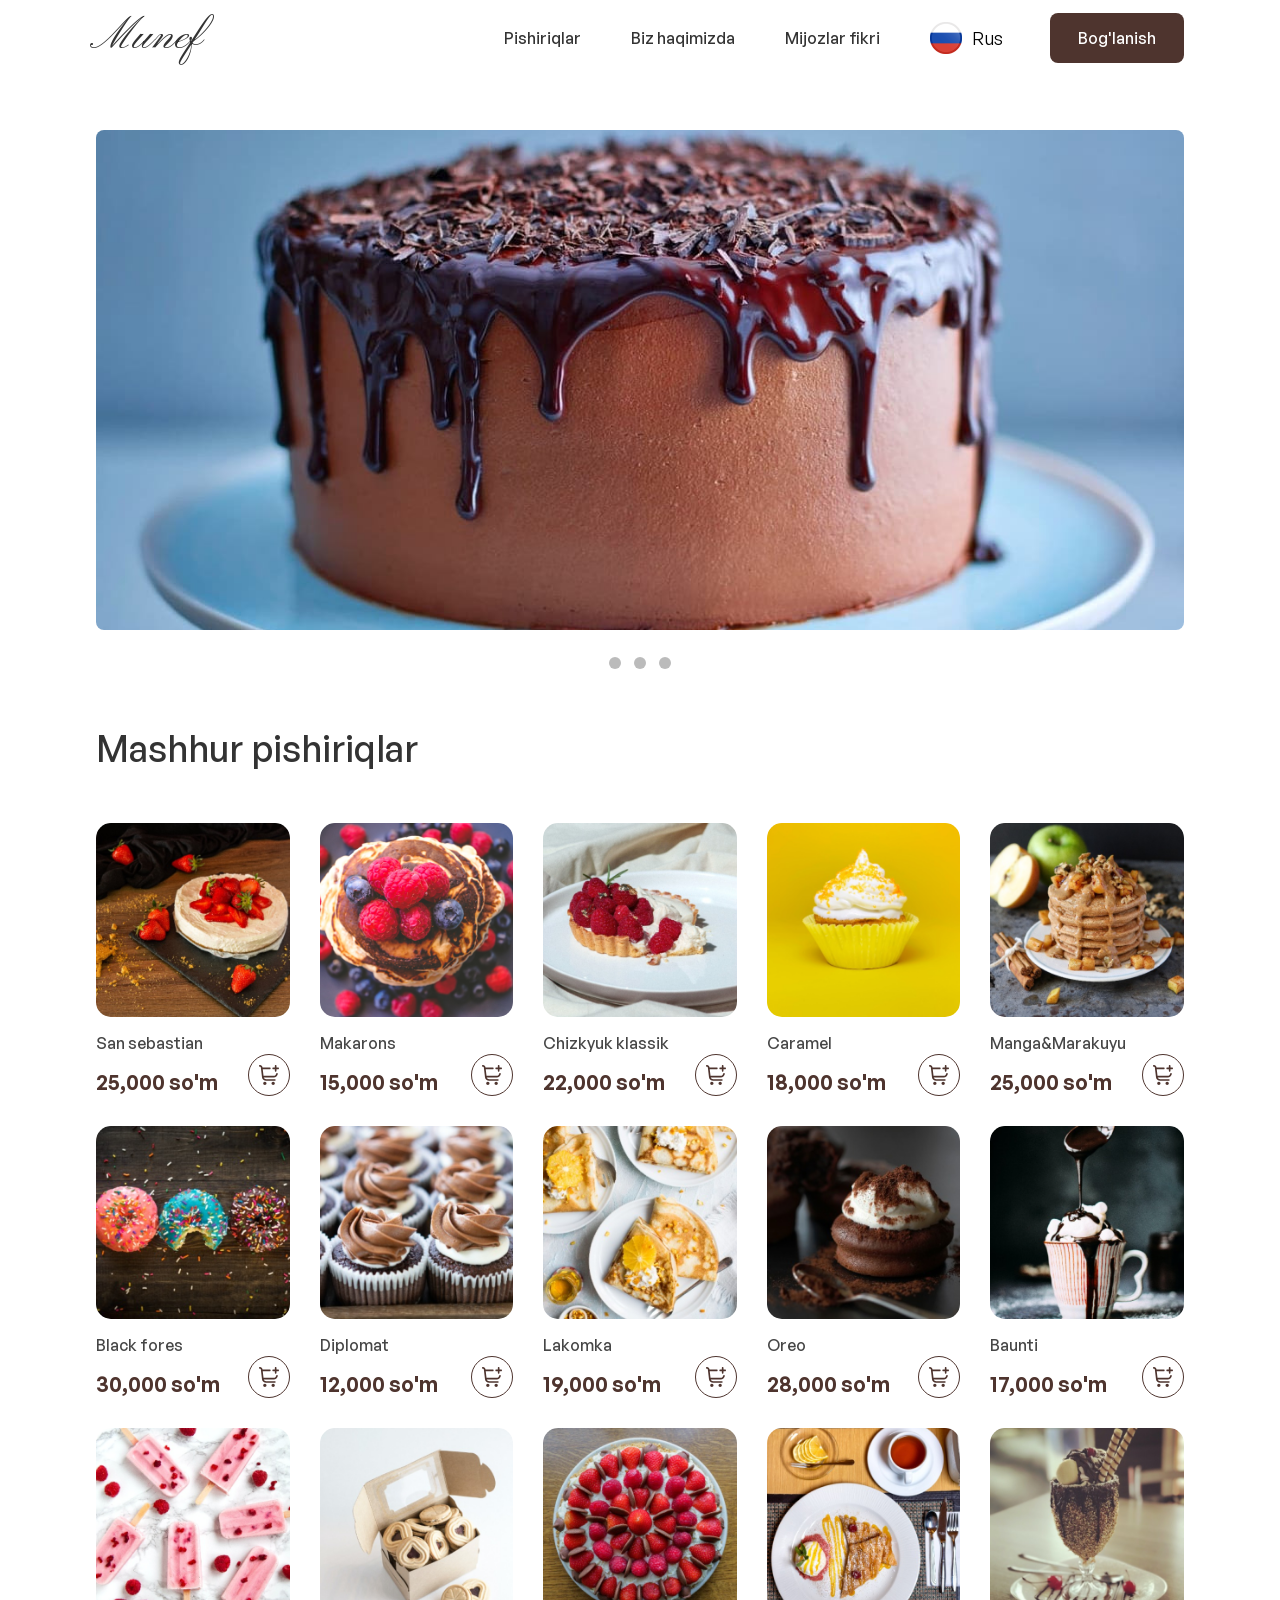
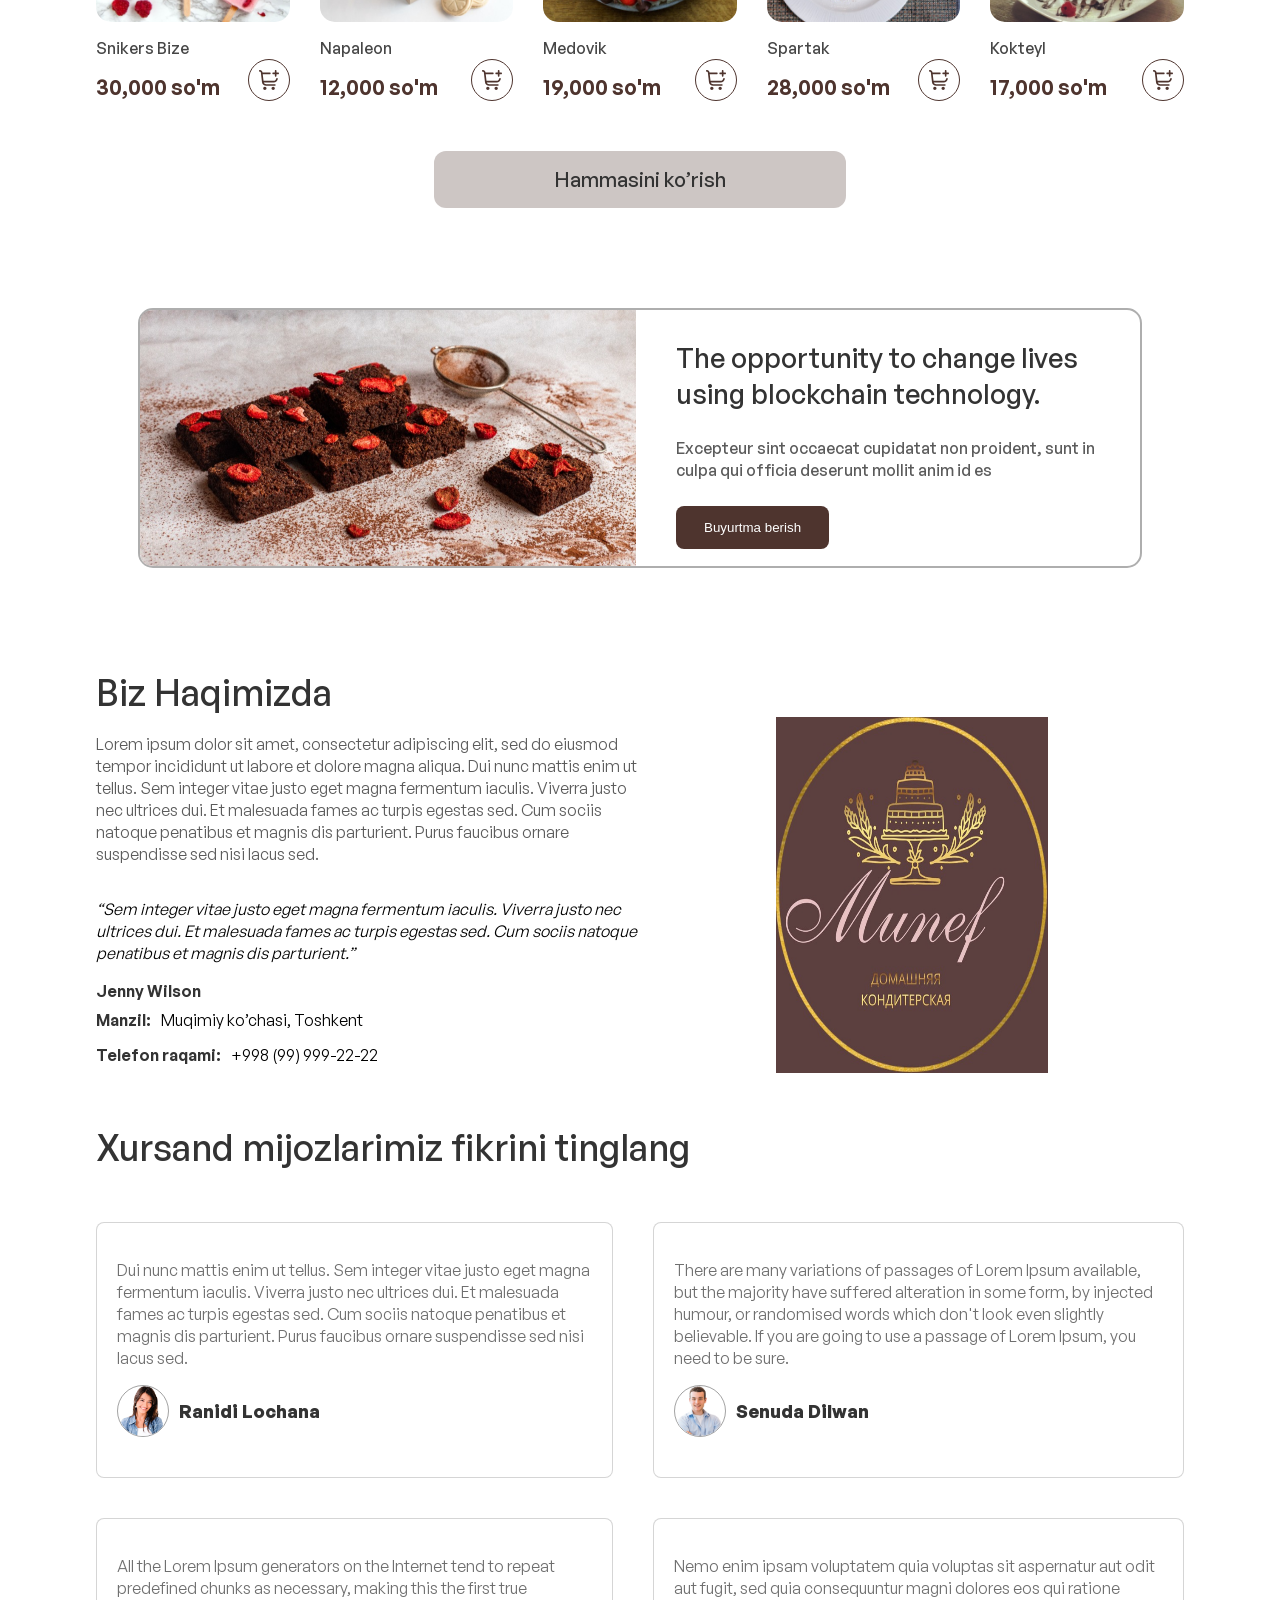
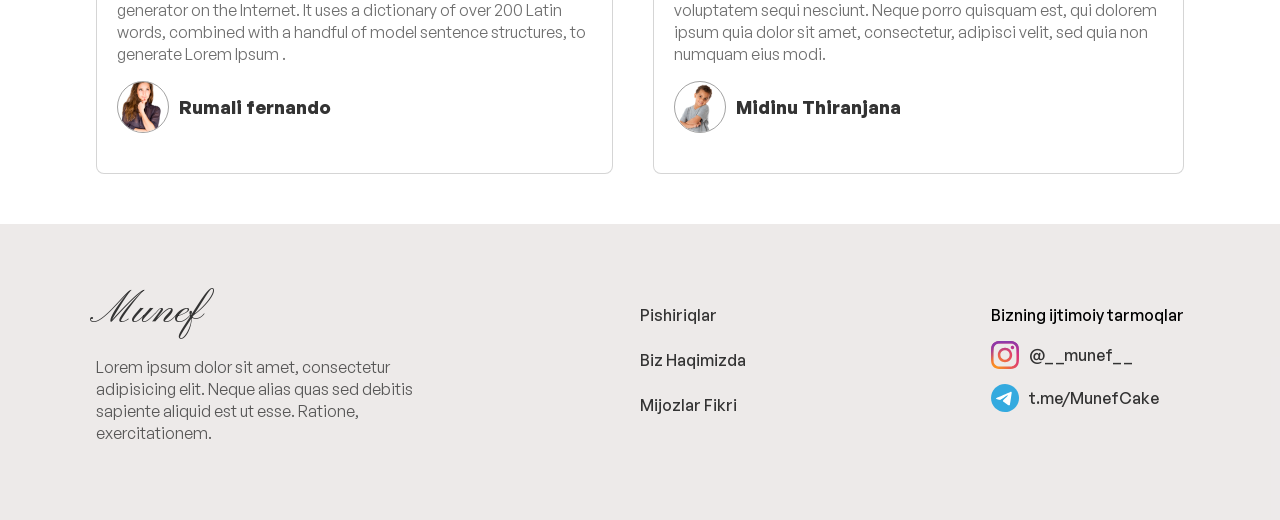
==== commit b2f28d71: "update about img" ====
--- a/rus/index.html
+++ b/rus/index.html
@@ -659,7 +659,7 @@
         <div class="about" id="about">
             <div class="about-heading">Biz Haqimizda</div>
             <div class="about-main">
-                <div class="">
+                <div class="about_des">
                     <p class="desc3">Lorem ipsum dolor sit amet, consectetur adipiscing elit, sed do eiusmod tempor
                         incididunt ut
                         labore et dolore magna aliqua. Dui nunc mattis enim ut tellus. Sem integer vitae justo eget
@@ -685,7 +685,9 @@
                         </div>
                     </div>
                 </div>
-                <img src="../img/Rectangle 17.png" alt="About Img" />
+                <div class="about_img">
+                    <img src="../img/banner_munef.jpg" alt="About Img" />
+                </div>
             </div>
         </div>
 
--- a/style.css
+++ b/style.css
@@ -1011,7 +1011,8 @@
   .pcard-img {
     width: 164px !important;
   }
-  .products_load button {
+  .products_load .products-btn { 
+    text-align: center;
     width: 100%;
     font-size: 16px;
     padding: 15px 0;
@@ -1082,7 +1083,18 @@
 
 .about-main {
   display: flex;
-  gap: 100px;
+  justify-content: space-between;
+  /* gap: 100px; */
+}
+
+.about_des{
+  width: 50%;
+}
+
+.about .about_img{
+  display: flex;
+  justify-content: center;
+  width: 50%;
 }
 
 .about img {
@@ -1129,6 +1141,14 @@
   .about .about-main {
     display: block;
     justify-content: space-around;
+  }
+  .about .about_img{
+    display: flex;
+    justify-content: center;
+    width: 100%;
+  }
+  .about_img, .about_des{
+    width: 100%;
   }
   .about img {
     width: 100%;
